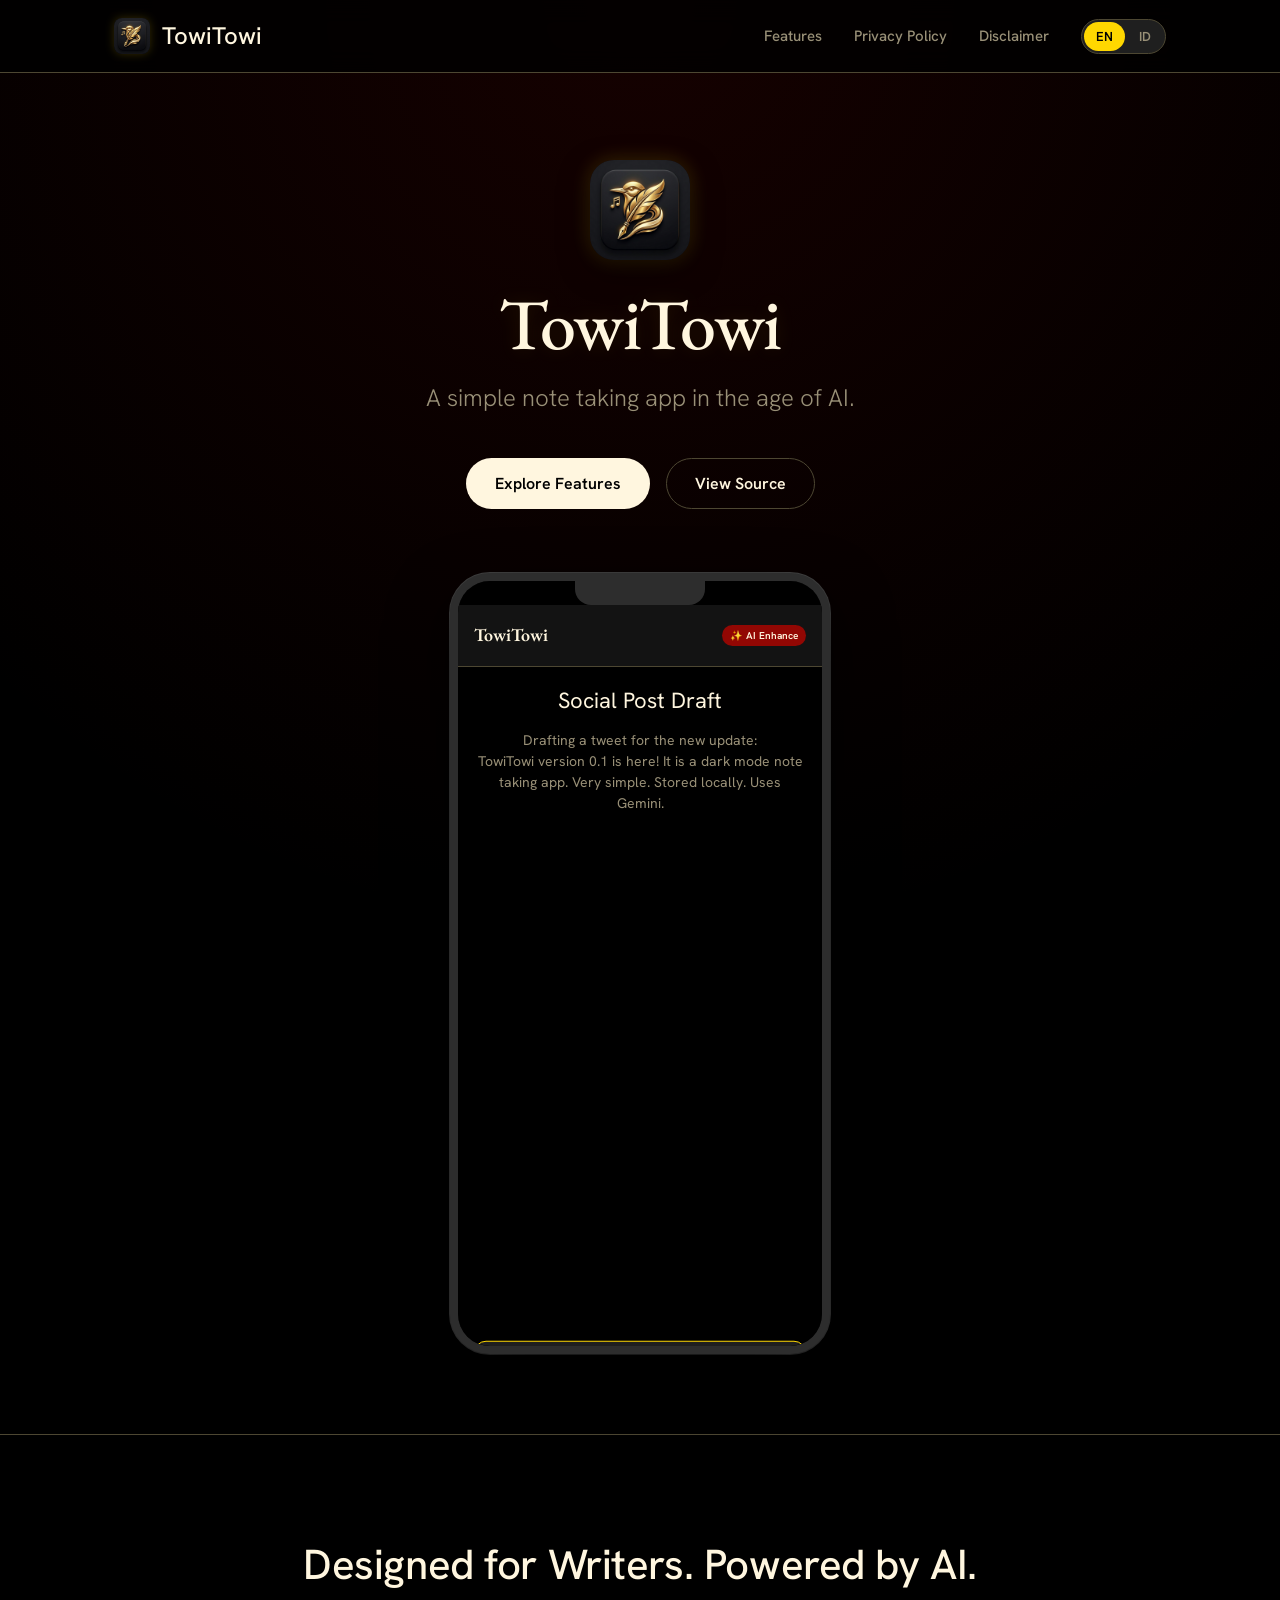
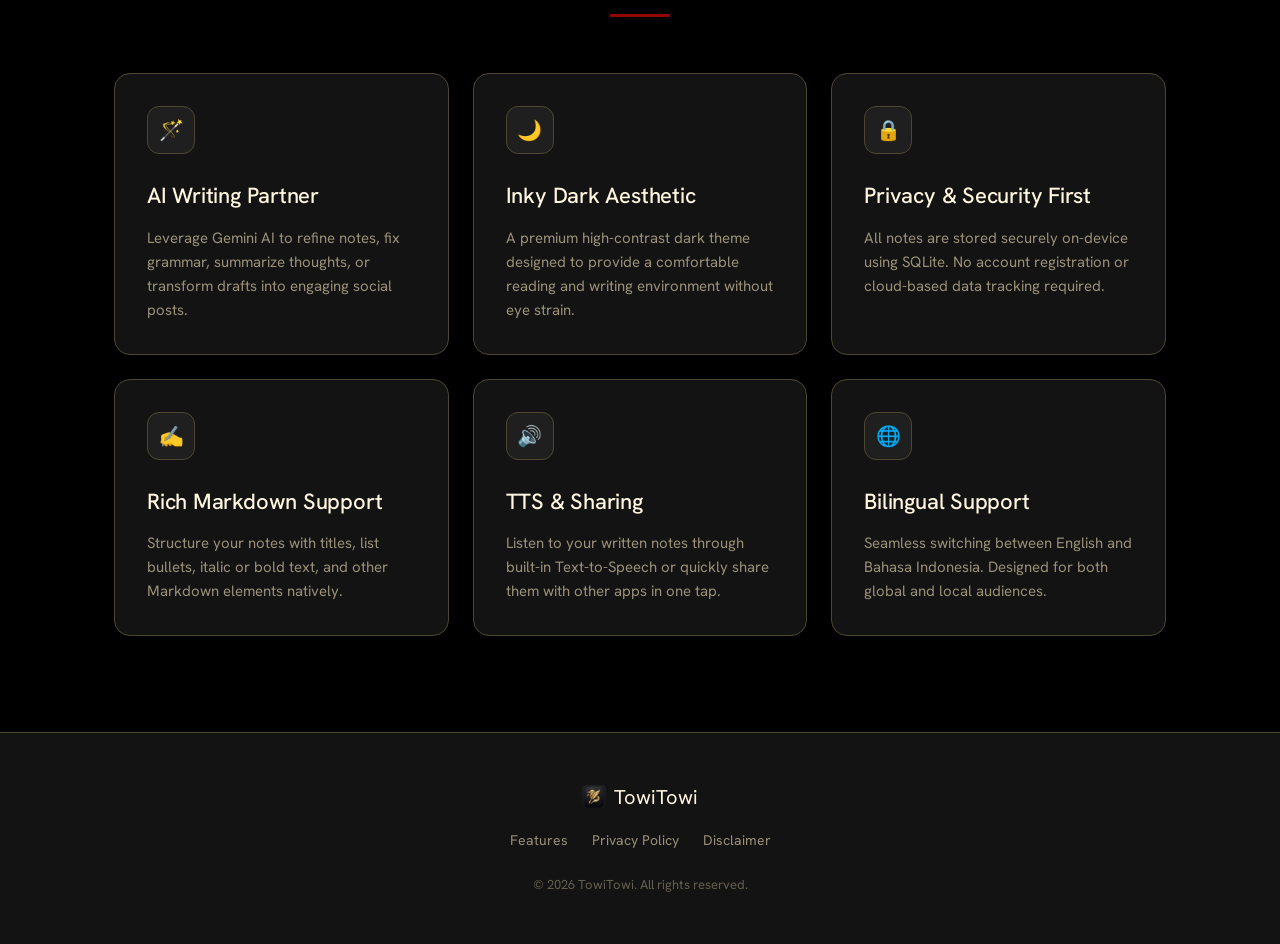
==== docs/index.html @ bed1f47f "Add landing page" ====
<!DOCTYPE html>
<html lang="en">
<head>
  <meta charset="UTF-8">
  <meta name="viewport" content="width=device-width, initial-scale=1.0">
  <title>TowiTowi - AI-Powered Notes</title>
  <link rel="icon" type="image/png" href="towitowi-icon.png">
  <link rel="stylesheet" href="style.css">
</head>
<body>

  <!-- Header -->
  <header>
    <div class="container nav-container">
      <a href="index.html" class="logo-link">
        <img src="towitowi-icon.png" alt="TowiTowi Logo" class="logo-img">
        <span>TowiTowi</span>
      </a>
      <nav class="nav-links">
        <a href="#features" class="nav-item">
          <span class="lang-en">Features</span>
          <span class="lang-id">Fitur</span>
        </a>
        <a href="privacy-policy.html" class="nav-item">
          <span class="lang-en">Privacy Policy</span>
          <span class="lang-id">Kebijakan Privasi</span>
        </a>
        <a href="disclaimer.html" class="nav-item">
          <span class="lang-en">Disclaimer</span>
          <span class="lang-id">Penyangkalan</span>
        </a>
        
        <!-- Language Switcher -->
        <div class="lang-selector-container">
          <button class="lang-btn" data-lang="en">EN</button>
          <button class="lang-btn" data-lang="id">ID</button>
        </div>
      </nav>
    </div>
  </header>

  <!-- Hero Section -->
  <section class="section hero">
    <div class="container" style="display: flex; flex-direction: column; align-items: center; justify-content: center;">
      <img src="towitowi-icon.png" alt="TowiTowi Logo" class="hero-logo">
      <h1 class="font-display">TowiTowi</h1>
      <p class="lang-en">A simple note taking app in the age of AI.</p>
      <p class="lang-id">Aplikasi catatan sederhana di era kecerdasan buatan (AI).</p>
      
      <div class="cta-group">
        <a href="#features" class="btn btn-primary">
          <span class="lang-en">Explore Features</span>
          <span class="lang-id">Telusuri Fitur</span>
        </a>
        <a href="https://github.com" target="_blank" rel="noopener noreferrer" class="btn btn-secondary">
          <span class="lang-en">View Source</span>
          <span class="lang-id">Lihat Kode Sumber</span>
        </a>
      </div>
      
      <!-- Interactive Phone Mockup -->
      <div class="device-container">
        <div class="device">
          <div class="device-screen">
            <!-- Mock Header -->
            <div class="mock-header">
              <span class="mock-title">TowiTowi</span>
              <div class="mock-actions">
                <button class="mock-btn" id="mock-ai-btn">
                  <span>✨</span>
                  <span class="lang-en" id="btn-text-en">AI Enhance</span>
                  <span class="lang-id" id="btn-text-id">Tingkatkan AI</span>
                </button>
              </div>
            </div>
            
            <!-- Mock Editor Content -->
            <div class="mock-editor">
              <div class="mock-note-title">
                <span class="lang-en">Social Post Draft</span>
                <span class="lang-id">Draf Postingan Sosmed</span>
              </div>
              <div class="mock-note-body" id="mock-note-body"></div>
              
              <!-- AI Toast Alert -->
              <div class="mock-ai-toast" id="mock-ai-toast">
                <span class="sparkle-icon">✨</span>
                <span class="toast-text lang-en">Gemini is rewriting your draft...</span>
                <span class="toast-text lang-id">Gemini sedang memformat draf Anda...</span>
              </div>
            </div>
          </div>
        </div>
      </div>
    </div>
  </section>

  <!-- Features Grid -->
  <section id="features" class="section" style="background-color: var(--surface-color-low); border-top: 1px solid var(--outline);">
    <div class="container">
      <div style="text-align: center; margin-bottom: 56px;">
        <h2 style="font-size: clamp(32px, 5vw, 42px); margin-bottom: 16px;">
          <span class="lang-en">Designed for Writers. Powered by AI.</span>
          <span class="lang-id">Dirancang untuk Penulis. Ditenagai oleh AI.</span>
        </h2>
        <div style="width: 60px; height: 3px; background-color: var(--accent-red); margin: 0 auto;"></div>
      </div>
      
      <div class="features-grid">
        <!-- Feature 1 -->
        <div class="feature-card">
          <div class="feature-icon-wrapper">🪄</div>
          <h3>
            <span class="lang-en">AI Writing Partner</span>
            <span class="lang-id">Asisten Menulis AI</span>
          </h3>
          <p class="lang-en">Leverage Gemini AI to refine notes, fix grammar, summarize thoughts, or transform drafts into engaging social posts.</p>
          <p class="lang-id">Gunakan Gemini AI untuk menyempurnakan catatan, memperbaiki tata bahasa, merangkum pikiran, atau mengubah draf menjadi postingan menarik.</p>
        </div>

        <!-- Feature 2 -->
        <div class="feature-card">
          <div class="feature-icon-wrapper">🌙</div>
          <h3>
            <span class="lang-en">Inky Dark Aesthetic</span>
            <span class="lang-id">Estetika Gelap Inky</span>
          </h3>
          <p class="lang-en">A premium high-contrast dark theme designed to provide a comfortable reading and writing environment without eye strain.</p>
          <p class="lang-id">Tema gelap premium dengan kontras tinggi yang dirancang untuk kenyamanan membaca dan menulis tanpa membuat mata lelah.</p>
        </div>

        <!-- Feature 3 -->
        <div class="feature-card">
          <div class="feature-icon-wrapper">🔒</div>
          <h3>
            <span class="lang-en">Privacy & Security First</span>
            <span class="lang-id">Privasi & Keamanan Utama</span>
          </h3>
          <p class="lang-en">All notes are stored securely on-device using SQLite. No account registration or cloud-based data tracking required.</p>
          <p class="lang-id">Semua catatan disimpan dengan aman di perangkat menggunakan SQLite. Tidak memerlukan pendaftaran akun atau pelacakan data cloud.</p>
        </div>

        <!-- Feature 4 -->
        <div class="feature-card">
          <div class="feature-icon-wrapper">✍️</div>
          <h3>
            <span class="lang-en">Rich Markdown Support</span>
            <span class="lang-id">Dukungan Rich Markdown</span>
          </h3>
          <p class="lang-en">Structure your notes with titles, list bullets, italic or bold text, and other Markdown elements natively.</p>
          <p class="lang-id">Susun catatan Anda dengan judul, poin daftar, teks miring atau tebal, dan elemen Markdown lainnya secara alami.</p>
        </div>

        <!-- Feature 5 -->
        <div class="feature-card">
          <div class="feature-icon-wrapper">🔊</div>
          <h3>
            <span class="lang-en">TTS & Sharing</span>
            <span class="lang-id">TTS & Berbagi</span>
          </h3>
          <p class="lang-en">Listen to your written notes through built-in Text-to-Speech or quickly share them with other apps in one tap.</p>
          <p class="lang-id">Dengarkan catatan tertulis Anda melalui Text-to-Speech bawaan atau bagikan dengan mudah ke aplikasi lain dalam satu ketukan.</p>
        </div>

        <!-- Feature 6 -->
        <div class="feature-card">
          <div class="feature-icon-wrapper">🌐</div>
          <h3>
            <span class="lang-en">Bilingual Support</span>
            <span class="lang-id">Dukungan Dua Bahasa</span>
          </h3>
          <p class="lang-en">Seamless switching between English and Bahasa Indonesia. Designed for both global and local audiences.</p>
          <p class="lang-id">Peralihan mulus antara Bahasa Inggris dan Bahasa Indonesia. Dirancang untuk pengguna lokal maupun global.</p>
        </div>
      </div>
    </div>
  </section>

  <!-- Footer -->
  <footer>
    <div class="container">
      <div class="footer-logo">
        <img src="towitowi-icon.png" alt="TowiTowi Logo">
        <span>TowiTowi</span>
      </div>
      <div class="footer-links">
        <a href="#features">
          <span class="lang-en">Features</span>
          <span class="lang-id">Fitur</span>
        </a>
        <a href="privacy-policy.html">
          <span class="lang-en">Privacy Policy</span>
          <span class="lang-id">Kebijakan Privasi</span>
        </a>
        <a href="disclaimer.html">
          <span class="lang-en">Disclaimer</span>
          <span class="lang-id">Penyangkalan</span>
        </a>
      </div>
      <p style="font-size: 13px; opacity: 0.6;">
        &copy; 2026 TowiTowi.
        <span class="lang-en">All rights reserved.</span>
        <span class="lang-id">Hak cipta dilindungi undang-undang.</span>
      </p>
    </div>
  </footer>

  <script>
    // ----------------------------------------------------
    // Interactive Phone Mockup Simulator
    // ----------------------------------------------------
    const notesData = {
      en: {
        initial: "Drafting a tweet for the new update:\nTowiTowi version 0.1 is here! It is a dark mode note taking app. Very simple. Stored locally. Uses Gemini.",
        enhanced: "🚀 Introducing TowiTowi 0.1!\n\nA minimalist note-taking app designed for the AI era.\n\n✨ Features:\n• Inky dark aesthetic\n• AI assistance via Gemini\n• Secure local SQLite storage\n\nTry it now! #AI #Productivity #Flutter",
        btnEnhance: "AI Enhance",
        btnReset: "Reset Note"
      },
      id: {
        initial: "Draf tweet untuk pembaruan baru:\nTowiTowi versi 0.1 sudah rilis! Ini aplikasi catatan mode gelap. Sangat sederhana. Disimpan lokal. Pake Gemini.",
        enhanced: "🚀 Memperkenalkan TowiTowi 0.1!\n\nAplikasi catatan minimalis yang dirancang khusus untuk era AI.\n\n✨ Fitur:\n• Estetika mode gelap inky\n• Asisten AI lewat Gemini\n• Penyimpanan SQLite lokal yang aman\n\nCoba sekarang! #AI #Produktivitas #Flutter",
        btnEnhance: "Tingkatkan AI",
        btnReset: "Atur Ulang"
      }
    };

    let isEnhanced = false;
    let isTransitioning = false;
    const mockNoteBody = document.getElementById('mock-note-body');
    const mockAiBtn = document.getElementById('mock-ai-btn');
    const mockAiToast = document.getElementById('mock-ai-toast');
    const btnTextEn = document.getElementById('btn-text-en');
    const btnTextId = document.getElementById('btn-text-id');

    function updateSimulatorLang(lang) {
      if (isTransitioning) return;
      
      const data = notesData[lang];
      mockNoteBody.textContent = isEnhanced ? data.enhanced : data.initial;
      
      if (isEnhanced) {
        btnTextEn.textContent = notesData.en.btnReset;
        btnTextId.textContent = notesData.id.btnReset;
      } else {
        btnTextEn.textContent = notesData.en.btnEnhance;
        btnTextId.textContent = notesData.id.btnEnhance;
      }
    }

    // ----------------------------------------------------
    // Language Toggle Handler
    // ----------------------------------------------------
    const langButtons = document.querySelectorAll('.lang-btn');
    const htmlEl = document.documentElement;

    function setLanguage(lang) {
      htmlEl.setAttribute('lang', lang);
      localStorage.setItem('towitowi-lang', lang);
      
      // Update interactive simulator content based on language
      updateSimulatorLang(lang);
    }

    // Initial Load
    const savedLang = localStorage.getItem('towitowi-lang') || 'en';
    setLanguage(savedLang);

    langButtons.forEach(btn => {
      btn.addEventListener('click', () => {
        const lang = btn.getAttribute('data-lang');
        setLanguage(lang);
      });
    });

    mockAiBtn.addEventListener('click', () => {
      if (isTransitioning) return;

      const currentLang = htmlEl.getAttribute('lang') || 'en';

      if (!isEnhanced) {
        // Run AI Enhance simulation
        isTransitioning = true;
        mockAiBtn.style.opacity = '0.5';
        mockAiToast.classList.add('active');

        setTimeout(() => {
          isEnhanced = true;
          mockNoteBody.style.opacity = '0';
          
          setTimeout(() => {
            mockNoteBody.textContent = notesData[currentLang].enhanced;
            mockNoteBody.style.opacity = '1';
            mockNoteBody.style.transition = 'opacity 0.5s ease';
            
            btnTextEn.textContent = notesData.en.btnReset;
            btnTextId.textContent = notesData.id.btnReset;
            
            mockAiToast.classList.remove('active');
            mockAiBtn.style.opacity = '1';
            isTransitioning = false;
          }, 300);
        }, 1500);

      } else {
        // Reset to initial
        isEnhanced = false;
        mockNoteBody.textContent = notesData[currentLang].initial;
        
        btnTextEn.textContent = notesData.en.btnEnhance;
        btnTextId.textContent = notesData.id.btnEnhance;
      }
    });

    // Set initial text inside phone screen body
    mockNoteBody.textContent = notesData[savedLang].initial;
  </script>
</body>
</html>
---- docs/style.css ----
@import url('https://fonts.googleapis.com/css2?family=EB+Garamond:ital,wght@0,400..800;1,400..800&family=Hanken+Grotesk:ital,wght@0,100..900;1,100..900&display=swap');

:root {
  --bg-color: #000000;
  --surface-color: #131313;
  --surface-container: #1F1F1F;
  --surface-container-low: #151515;
  --surface-container-high: #2A2A2A;
  --text-primary: #FFF6DF;
  --text-secondary: #999077;
  --accent-gold: #FFD700;
  --accent-gold-rgb: 255, 215, 0;
  --accent-red: #920703;
  --accent-red-hover: #b50b07;
  --accent-red-light: #FFB4A8;
  --outline: #4D4732;
  --transition: all 0.3s cubic-bezier(0.16, 1, 0.3, 1);
  --border-radius: 16px;
  --font-display: 'EB Garamond', serif;
  --font-body: 'Hanken Grotesk', sans-serif;
}

/* Language Selection Styling */
[lang="en"] .lang-id {
  display: none !important;
}
[lang="id"] .lang-en {
  display: none !important;
}

/* Global Resets & Basics */
* {
  box-sizing: border-box;
  margin: 0;
  padding: 0;
}

html {
  scroll-behavior: smooth;
}

body {
  background-color: var(--bg-color);
  color: var(--text-primary);
  font-family: var(--font-body);
  line-height: 1.6;
  font-size: 16px;
  overflow-x: hidden;
  -webkit-font-smoothing: antialiased;
}

/* Typography */
h1, h2, h3, h4, .font-display {
  font-family: var(--font-display);
  font-weight: 500;
  letter-spacing: -0.01em;
}

p, span, li, button, select, input, .font-body {
  font-family: var(--font-body);
}

a {
  color: var(--text-primary);
  text-decoration: none;
  transition: var(--transition);
}

a:hover {
  color: var(--accent-gold);
}

/* Utility Layouts */
.container {
  max-width: 1100px;
  margin: 0 auto;
  padding: 0 24px;
}

.section {
  padding: 96px 0;
}

/* Navigation Bar */
header {
  position: fixed;
  top: 0;
  left: 0;
  right: 0;
  z-index: 1000;
  background-color: rgba(0, 0, 0, 0.8);
  backdrop-filter: blur(12px);
  -webkit-backdrop-filter: blur(12px);
  border-bottom: 1px solid var(--outline);
  transition: var(--transition);
}

.nav-container {
  display: flex;
  justify-content: space-between;
  align-items: center;
  height: 72px;
}

.logo-link {
  display: flex;
  align-items: center;
  gap: 12px;
  font-size: 24px;
  font-weight: 500;
  font-family: var(--font-display);
  color: var(--text-primary);
}

.logo-img {
  width: 36px;
  height: 36px;
  border-radius: 8px;
  box-shadow: 0 0 10px rgba(var(--accent-gold-rgb), 0.2);
  transition: var(--transition);
}

.logo-link:hover .logo-img {
  transform: scale(1.05);
  box-shadow: 0 0 15px rgba(var(--accent-gold-rgb), 0.5);
}

.nav-links {
  display: flex;
  align-items: center;
  gap: 32px;
}

.nav-item {
  font-size: 15px;
  font-weight: 500;
  color: var(--text-secondary);
  position: relative;
  padding: 4px 0;
}

.nav-item::after {
  content: '';
  position: absolute;
  bottom: 0;
  left: 0;
  width: 0;
  height: 2px;
  background-color: var(--accent-gold);
  transition: var(--transition);
}

.nav-item:hover {
  color: var(--text-primary);
}

.nav-item:hover::after {
  width: 100%;
}

/* Language Selector */
.lang-selector-container {
  display: flex;
  align-items: center;
  background: var(--surface-container);
  border: 1px solid var(--outline);
  border-radius: 20px;
  padding: 2px;
  gap: 2px;
}

.lang-btn {
  background: transparent;
  border: none;
  color: var(--text-secondary);
  padding: 6px 12px;
  border-radius: 18px;
  font-size: 13px;
  font-weight: 600;
  cursor: pointer;
  transition: var(--transition);
}

.lang-btn:hover {
  color: var(--text-primary);
}

[lang="en"] .lang-btn[data-lang="en"],
[lang="id"] .lang-btn[data-lang="id"] {
  background-color: var(--accent-gold);
  color: var(--bg-color);
}

/* Hero Section */
.hero {
  position: relative;
  text-align: center;
  padding-top: 160px;
  padding-bottom: 80px;
  background: radial-gradient(circle at top center, rgba(146, 7, 3, 0.15) 0%, rgba(0, 0, 0, 0) 60%);
  display: flex;
  flex-direction: column;
  align-items: center;
}

.hero-logo {
  width: 100px;
  height: 100px;
  border-radius: 24px;
  box-shadow: 0 10px 30px rgba(0,0,0,0.5), 0 0 20px rgba(var(--accent-gold-rgb), 0.2);
  margin-bottom: 24px;
  transition: var(--transition);
}

.hero-logo:hover {
  transform: translateY(-5px);
  box-shadow: 0 15px 40px rgba(0,0,0,0.6), 0 0 30px rgba(var(--accent-gold-rgb), 0.4);
}

.hero h1 {
  font-size: clamp(48px, 8vw, 72px);
  line-height: 1.1;
  color: var(--text-primary);
  margin-bottom: 16px;
  letter-spacing: -0.02em;
  text-shadow: 0 0 20px rgba(var(--accent-gold-rgb), 0.1);
}

.hero p {
  font-size: clamp(18px, 3vw, 24px);
  color: var(--text-secondary);
  max-width: 600px;
  margin: 0 auto 40px auto;
  font-weight: 300;
}

.cta-group {
  display: flex;
  justify-content: center;
  gap: 16px;
  flex-wrap: wrap;
  margin-bottom: 64px;
}

.btn {
  display: inline-flex;
  align-items: center;
  justify-content: center;
  padding: 12px 28px;
  border-radius: 30px;
  font-size: 16px;
  font-weight: 600;
  cursor: pointer;
  transition: var(--transition);
  border: 1px solid transparent;
}

.btn-primary {
  background-color: var(--text-primary);
  color: var(--bg-color);
}

.btn-primary:hover {
  background-color: var(--accent-gold);
  transform: translateY(-2px);
  box-shadow: 0 8px 24px rgba(var(--accent-gold-rgb), 0.3);
  color: var(--bg-color);
}

.btn-secondary {
  background-color: transparent;
  border-color: var(--outline);
  color: var(--text-primary);
}

.btn-secondary:hover {
  border-color: var(--text-primary);
  background-color: rgba(255, 255, 255, 0.05);
  transform: translateY(-2px);
}

/* Interactive Device Mockup */
.device-container {
  width: 100%;
  max-width: 380px;
  margin: 0 auto;
  perspective: 1000px;
}

.device {
  background: #1e1e1e;
  border: 8px solid #2d2d2d;
  border-radius: 40px;
  box-shadow: 0 25px 60px rgba(0,0,0,0.8), 0 0 0 1px #444, inset 0 0 10px rgba(0,0,0,0.5);
  aspect-ratio: 9 / 18.5;
  width: 100%;
  overflow: hidden;
  position: relative;
  display: flex;
  flex-direction: column;
}

/* Device screen notch and speaker */
.device::before {
  content: '';
  position: absolute;
  top: 0;
  left: 50%;
  transform: translateX(-50%);
  width: 130px;
  height: 24px;
  background-color: #2d2d2d;
  border-bottom-left-radius: 16px;
  border-bottom-right-radius: 16px;
  z-index: 100;
}

.device-screen {
  flex: 1;
  background-color: #000000;
  display: flex;
  flex-direction: column;
  position: relative;
  padding-top: 24px; /* offset for notch */
}

/* Mockup Header */
.mock-header {
  padding: 16px;
  display: flex;
  justify-content: space-between;
  align-items: center;
  border-bottom: 1px solid var(--outline);
  background: var(--surface-color);
}

.mock-title {
  font-family: var(--font-display);
  font-size: 18px;
  color: var(--text-primary);
  font-weight: 600;
}

.mock-actions {
  display: flex;
  gap: 8px;
}

.mock-btn {
  background: var(--accent-red);
  color: var(--text-primary);
  border: none;
  font-size: 10px;
  padding: 4px 8px;
  border-radius: 12px;
  cursor: pointer;
  display: flex;
  align-items: center;
  gap: 4px;
  font-weight: 600;
  transition: var(--transition);
}

.mock-btn:hover {
  background: var(--accent-red-hover);
  box-shadow: 0 0 10px rgba(146, 7, 3, 0.4);
}

/* Mock Editor Content */
.mock-editor {
  flex: 1;
  padding: 16px;
  display: flex;
  flex-direction: column;
  gap: 12px;
  overflow: hidden;
  position: relative;
}

.mock-note-title {
  font-family: var(--font-display);
  font-size: 22px;
  color: var(--text-primary);
  border: none;
  background: transparent;
  outline: none;
  width: 100%;
}

.mock-note-body {
  font-size: 14px;
  color: var(--text-secondary);
  line-height: 1.5;
  white-space: pre-wrap;
  height: 100%;
  overflow-y: auto;
}

/* Animation overlay for AI processing */
.mock-ai-toast {
  position: absolute;
  bottom: 16px;
  left: 16px;
  right: 16px;
  background: var(--surface-container);
  border: 1px solid var(--accent-gold);
  border-radius: 12px;
  padding: 12px;
  display: flex;
  align-items: center;
  gap: 12px;
  transform: translateY(120%);
  transition: transform 0.5s cubic-bezier(0.175, 0.885, 0.32, 1.275);
  box-shadow: 0 10px 25px rgba(0,0,0,0.5);
  z-index: 10;
}

.mock-ai-toast.active {
  transform: translateY(0);
}

.sparkle-icon {
  color: var(--accent-gold);
  animation: spin 3s linear infinite;
  font-size: 18px;
}

@keyframes spin {
  100% { transform: rotate(360deg); }
}

.toast-text {
  font-size: 11px;
  font-weight: 500;
}

/* Features Section */
.features-grid {
  display: grid;
  grid-template-columns: repeat(auto-fit, minmax(300px, 1fr));
  gap: 24px;
  margin-top: 48px;
}

.feature-card {
  background-color: var(--surface-color);
  border: 1px solid var(--outline);
  border-radius: var(--border-radius);
  padding: 32px;
  transition: var(--transition);
  position: relative;
  overflow: hidden;
}

.feature-card::before {
  content: '';
  position: absolute;
  top: 0;
  left: 0;
  width: 100%;
  height: 100%;
  background: linear-gradient(135deg, rgba(var(--accent-gold-rgb), 0.05) 0%, rgba(0, 0, 0, 0) 100%);
  opacity: 0;
  transition: var(--transition);
}

.feature-card:hover {
  transform: translateY(-5px);
  border-color: var(--accent-gold);
  box-shadow: 0 10px 30px rgba(0,0,0,0.5), 0 0 15px rgba(var(--accent-gold-rgb), 0.05);
}

.feature-card:hover::before {
  opacity: 1;
}

.feature-icon-wrapper {
  width: 48px;
  height: 48px;
  border-radius: 12px;
  background-color: var(--surface-container);
  display: flex;
  align-items: center;
  justify-content: center;
  margin-bottom: 24px;
  border: 1px solid var(--outline);
  color: var(--accent-gold);
  font-size: 20px;
  transition: var(--transition);
}

.feature-card:hover .feature-icon-wrapper {
  background-color: var(--accent-gold);
  color: var(--bg-color);
  border-color: var(--accent-gold);
}

.feature-card h3 {
  font-size: 22px;
  margin-bottom: 12px;
  color: var(--text-primary);
}

.feature-card p {
  color: var(--text-secondary);
  font-size: 15px;
  line-height: 1.6;
}

/* Legal Pages & Docs Structure */
.legal-page {
  padding-top: 140px;
  padding-bottom: 96px;
  max-width: 800px;
  margin: 0 auto;
}

.legal-header {
  border-bottom: 1px solid var(--outline);
  padding-bottom: 24px;
  margin-bottom: 40px;
}

.legal-header h1 {
  font-size: 48px;
  color: var(--text-primary);
  margin-bottom: 8px;
}

.legal-header p {
  color: var(--text-secondary);
  font-size: 15px;
  font-style: italic;
}

.legal-content h2, .legal-content h3 {
  color: var(--text-primary);
  margin-top: 36px;
  margin-bottom: 16px;
}

.legal-content h2 {
  font-size: 28px;
  border-bottom: 1px solid rgba(77, 71, 50, 0.3);
  padding-bottom: 8px;
}

.legal-content h3 {
  font-size: 22px;
}

.legal-content p {
  color: var(--text-secondary);
  margin-bottom: 20px;
  line-height: 1.7;
}

.legal-content strong {
  color: var(--text-primary);
}

.legal-content ul {
  margin-bottom: 24px;
  padding-left: 20px;
}

.legal-content li {
  color: var(--text-secondary);
  margin-bottom: 8px;
  line-height: 1.6;
}

/* Footer styles */
footer {
  border-top: 1px solid var(--outline);
  background-color: var(--surface-color);
  padding: 48px 0;
  text-align: center;
  font-size: 14px;
  color: var(--text-secondary);
}

.footer-logo {
  display: inline-flex;
  align-items: center;
  gap: 8px;
  margin-bottom: 16px;
  font-family: var(--font-display);
  font-size: 20px;
  color: var(--text-primary);
}

.footer-logo img {
  width: 24px;
  height: 24px;
  border-radius: 4px;
}

.footer-links {
  display: flex;
  justify-content: center;
  gap: 24px;
  margin-bottom: 24px;
  flex-wrap: wrap;
}

.footer-links a {
  color: var(--text-secondary);
}

.footer-links a:hover {
  color: var(--accent-gold);
}

/* Responsive Adjustments */
@media (max-width: 768px) {
  .nav-links {
    gap: 16px;
  }
  .section {
    padding: 64px 0;
  }
  .hero {
    padding-top: 120px;
    padding-bottom: 60px;
  }
  .legal-header h1 {
    font-size: 36px;
  }
}
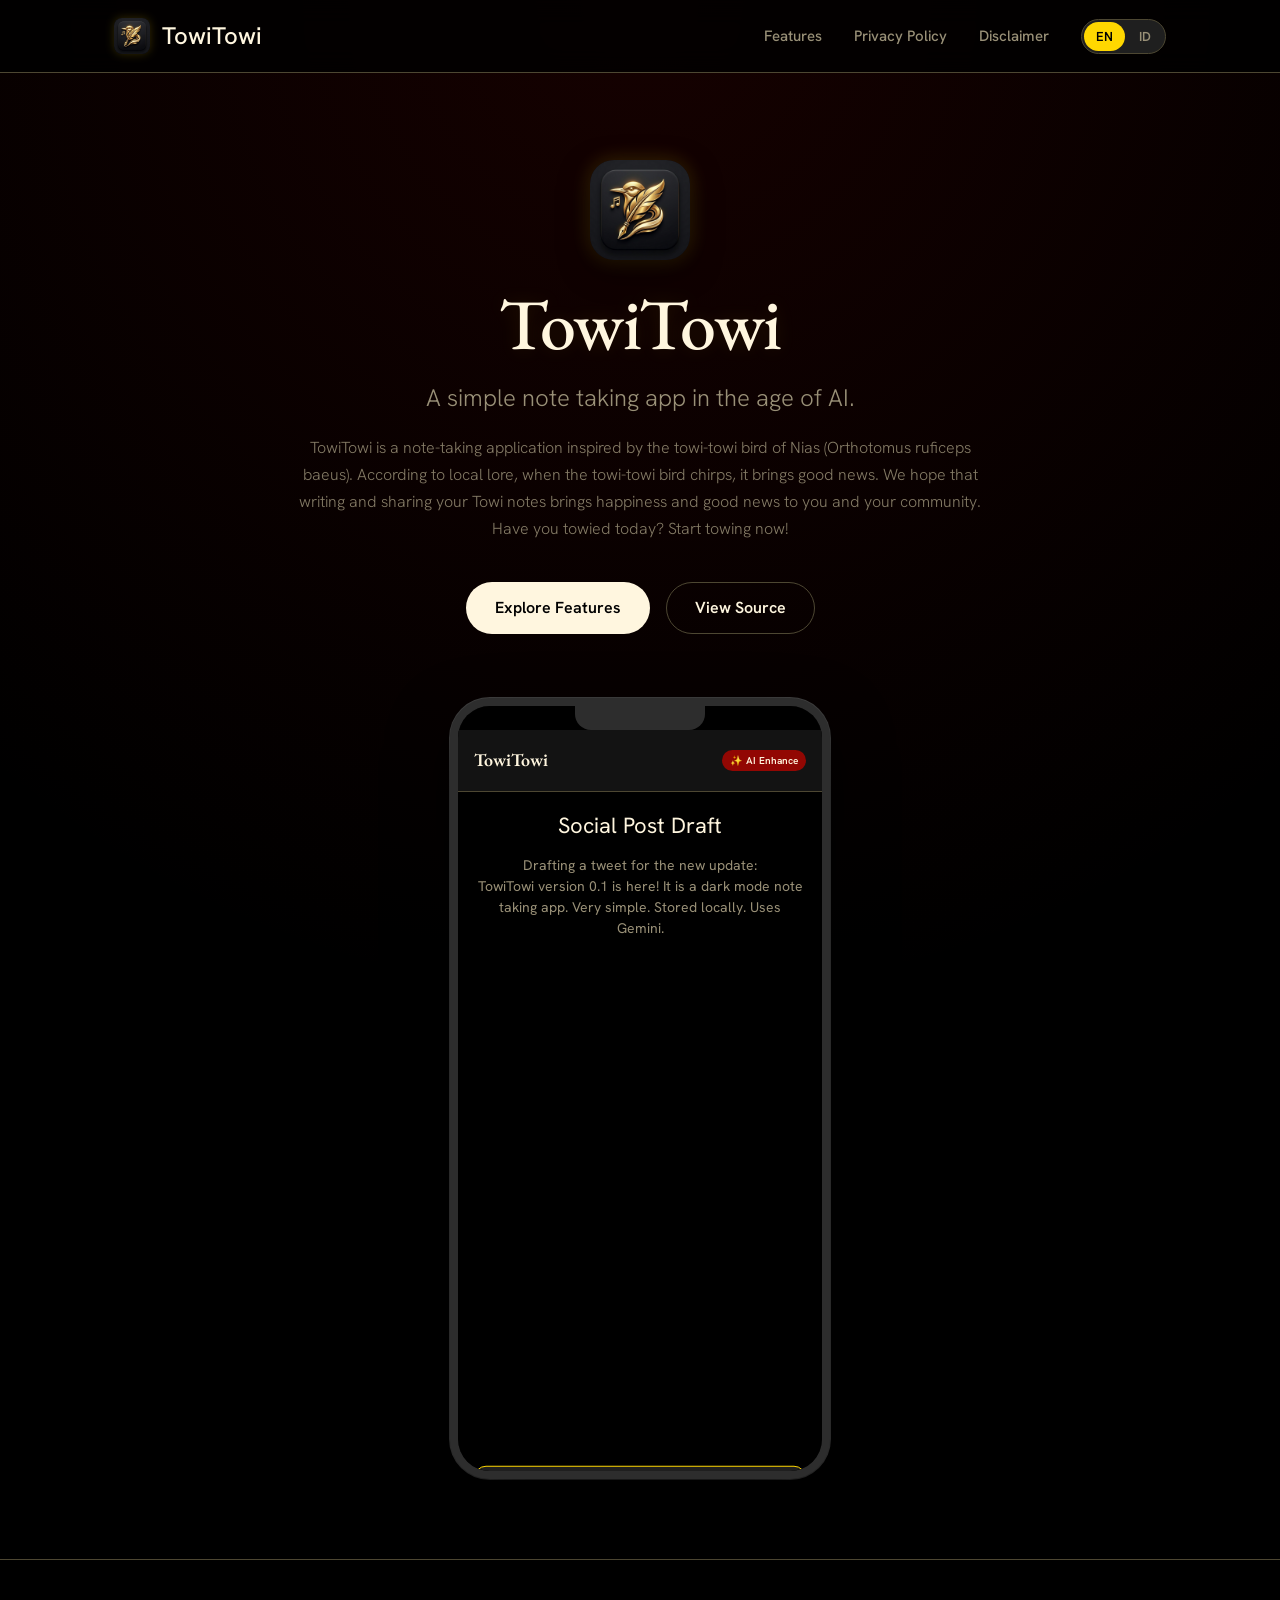
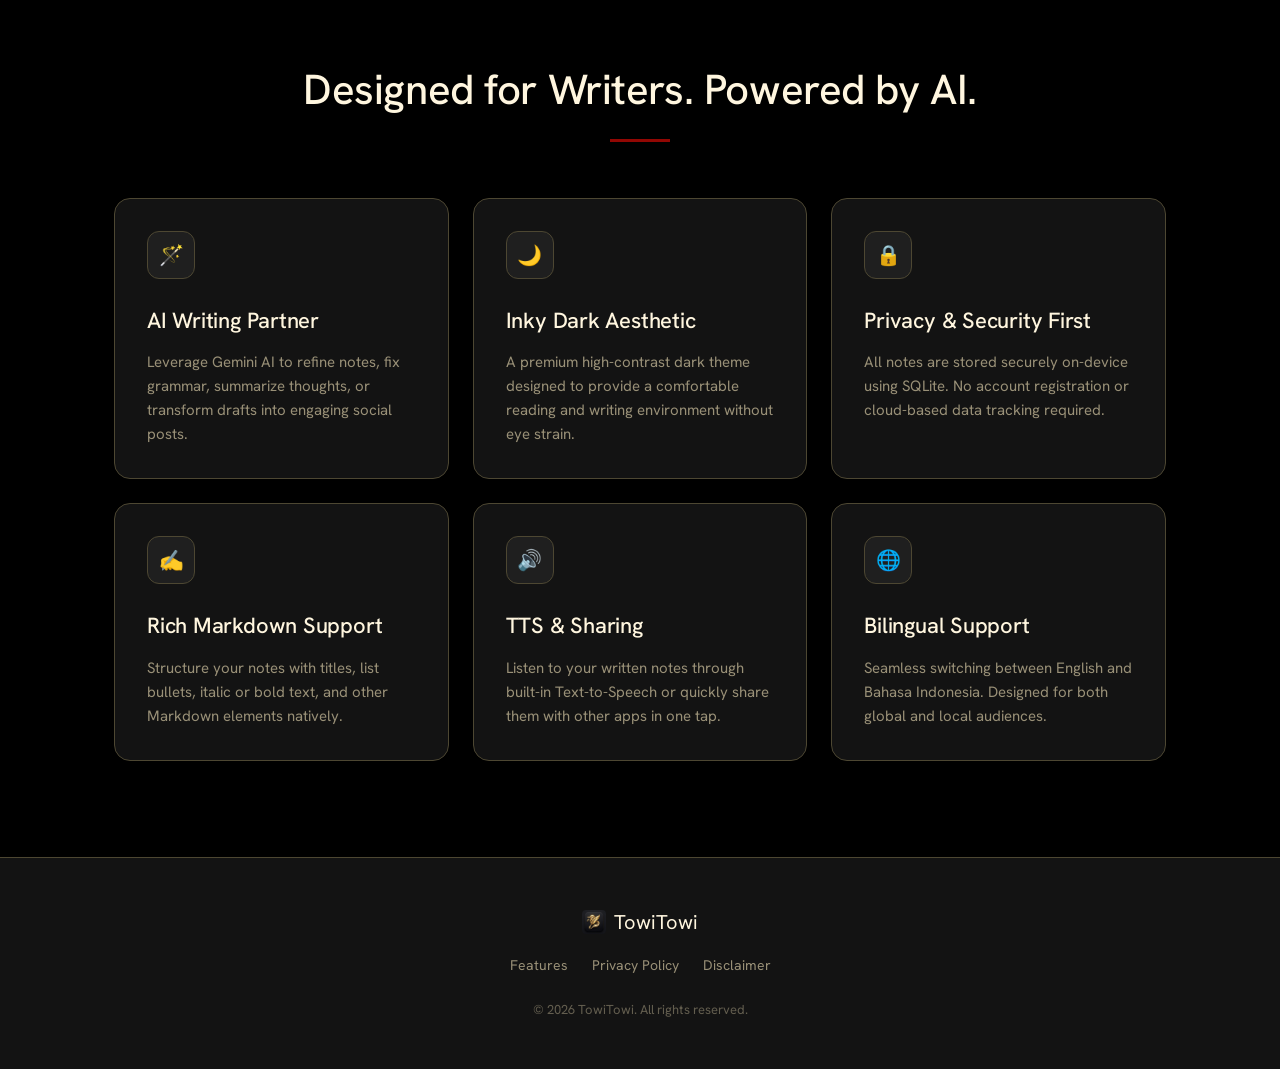
==== commit 9060abf1: "Minor fixes" ====
--- a/docs/index.html
+++ b/docs/index.html
@@ -1,5 +1,6 @@
 <!DOCTYPE html>
 <html lang="en">
+
 <head>
   <meta charset="UTF-8">
   <meta name="viewport" content="width=device-width, initial-scale=1.0">
@@ -7,6 +8,7 @@
   <link rel="icon" type="image/png" href="towitowi-icon.png">
   <link rel="stylesheet" href="style.css">
 </head>
+
 <body>
 
   <!-- Header -->
@@ -29,7 +31,7 @@
           <span class="lang-en">Disclaimer</span>
           <span class="lang-id">Penyangkalan</span>
         </a>
-        
+
         <!-- Language Switcher -->
         <div class="lang-selector-container">
           <button class="lang-btn" data-lang="en">EN</button>
@@ -44,20 +46,34 @@
     <div class="container" style="display: flex; flex-direction: column; align-items: center; justify-content: center;">
       <img src="towitowi-icon.png" alt="TowiTowi Logo" class="hero-logo">
       <h1 class="font-display">TowiTowi</h1>
-      <p class="lang-en">A simple note taking app in the age of AI.</p>
-      <p class="lang-id">Aplikasi catatan sederhana di era kecerdasan buatan (AI).</p>
-      
+      <p class="lang-en" style="margin-bottom: 16px;">A simple note taking app in the age of AI.</p>
+      <p class="lang-id" style="margin-bottom: 16px;">Aplikasi catatan sederhana di era kecerdasan buatan (AI).</p>
+      <p class="lang-en"
+        style="font-size: 16px; max-width: 700px; margin: 0 auto 40px auto; opacity: 0.85; line-height: 1.7; font-weight: 300;">
+        TowiTowi is a note-taking application inspired by the towi-towi bird of Nias (Orthotomus ruficeps baeus).
+        According to local lore, when the towi-towi bird chirps, it brings good news. We hope that writing and sharing
+        your Towi notes brings happiness and good news to you and your community. Have you towied today? Start towing
+        now!
+      </p>
+      <p class="lang-id"
+        style="font-size: 16px; max-width: 700px; margin: 0 auto 40px auto; opacity: 0.85; line-height: 1.7; font-weight: 300;">
+        TowiTowi adalah aplikasi pencatat yang terinspirasi oleh burung towi-towi dari Nias (Orthotomus ruficeps baeus).
+        Menurut kepercayaan setempat, kicauan burung towi-towi membawa kabar baik. Kami berharap bahwa menulis dan
+        membagikan catatan Towi Anda membagikan kabar baik bagi Anda dan komunitas Anda. Silakan ber-towi hari ini juga!
+      </p>
+
       <div class="cta-group">
         <a href="#features" class="btn btn-primary">
           <span class="lang-en">Explore Features</span>
           <span class="lang-id">Telusuri Fitur</span>
         </a>
-        <a href="https://github.com" target="_blank" rel="noopener noreferrer" class="btn btn-secondary">
+        <a href="https://github.com/sslaia/towitowi" target="_blank" rel="noopener noreferrer"
+          class="btn btn-secondary">
           <span class="lang-en">View Source</span>
           <span class="lang-id">Lihat Kode Sumber</span>
         </a>
       </div>
-      
+
       <!-- Interactive Phone Mockup -->
       <div class="device-container">
         <div class="device">
@@ -73,7 +89,7 @@
                 </button>
               </div>
             </div>
-            
+
             <!-- Mock Editor Content -->
             <div class="mock-editor">
               <div class="mock-note-title">
@@ -81,7 +97,7 @@
                 <span class="lang-id">Draf Postingan Sosmed</span>
               </div>
               <div class="mock-note-body" id="mock-note-body"></div>
-              
+
               <!-- AI Toast Alert -->
               <div class="mock-ai-toast" id="mock-ai-toast">
                 <span class="sparkle-icon">✨</span>
@@ -96,7 +112,8 @@
   </section>
 
   <!-- Features Grid -->
-  <section id="features" class="section" style="background-color: var(--surface-color-low); border-top: 1px solid var(--outline);">
+  <section id="features" class="section"
+    style="background-color: var(--surface-color-low); border-top: 1px solid var(--outline);">
     <div class="container">
       <div style="text-align: center; margin-bottom: 56px;">
         <h2 style="font-size: clamp(32px, 5vw, 42px); margin-bottom: 16px;">
@@ -105,7 +122,7 @@
         </h2>
         <div style="width: 60px; height: 3px; background-color: var(--accent-red); margin: 0 auto;"></div>
       </div>
-      
+
       <div class="features-grid">
         <!-- Feature 1 -->
         <div class="feature-card">
@@ -114,8 +131,10 @@
             <span class="lang-en">AI Writing Partner</span>
             <span class="lang-id">Asisten Menulis AI</span>
           </h3>
-          <p class="lang-en">Leverage Gemini AI to refine notes, fix grammar, summarize thoughts, or transform drafts into engaging social posts.</p>
-          <p class="lang-id">Gunakan Gemini AI untuk menyempurnakan catatan, memperbaiki tata bahasa, merangkum pikiran, atau mengubah draf menjadi postingan menarik.</p>
+          <p class="lang-en">Leverage Gemini AI to refine notes, fix grammar, summarize thoughts, or transform drafts
+            into engaging social posts.</p>
+          <p class="lang-id">Gunakan Gemini AI untuk menyempurnakan catatan, memperbaiki tata bahasa, merangkum pikiran,
+            atau mengubah draf menjadi postingan menarik.</p>
         </div>
 
         <!-- Feature 2 -->
@@ -125,8 +144,10 @@
             <span class="lang-en">Inky Dark Aesthetic</span>
             <span class="lang-id">Estetika Gelap Inky</span>
           </h3>
-          <p class="lang-en">A premium high-contrast dark theme designed to provide a comfortable reading and writing environment without eye strain.</p>
-          <p class="lang-id">Tema gelap premium dengan kontras tinggi yang dirancang untuk kenyamanan membaca dan menulis tanpa membuat mata lelah.</p>
+          <p class="lang-en">A premium high-contrast dark theme designed to provide a comfortable reading and writing
+            environment without eye strain.</p>
+          <p class="lang-id">Tema gelap premium dengan kontras tinggi yang dirancang untuk kenyamanan membaca dan
+            menulis tanpa membuat mata lelah.</p>
         </div>
 
         <!-- Feature 3 -->
@@ -136,8 +157,10 @@
             <span class="lang-en">Privacy & Security First</span>
             <span class="lang-id">Privasi & Keamanan Utama</span>
           </h3>
-          <p class="lang-en">All notes are stored securely on-device using SQLite. No account registration or cloud-based data tracking required.</p>
-          <p class="lang-id">Semua catatan disimpan dengan aman di perangkat menggunakan SQLite. Tidak memerlukan pendaftaran akun atau pelacakan data cloud.</p>
+          <p class="lang-en">All notes are stored securely on-device using SQLite. No account registration or
+            cloud-based data tracking required.</p>
+          <p class="lang-id">Semua catatan disimpan dengan aman di perangkat menggunakan SQLite. Tidak memerlukan
+            pendaftaran akun atau pelacakan data cloud.</p>
         </div>
 
         <!-- Feature 4 -->
@@ -147,8 +170,10 @@
             <span class="lang-en">Rich Markdown Support</span>
             <span class="lang-id">Dukungan Rich Markdown</span>
           </h3>
-          <p class="lang-en">Structure your notes with titles, list bullets, italic or bold text, and other Markdown elements natively.</p>
-          <p class="lang-id">Susun catatan Anda dengan judul, poin daftar, teks miring atau tebal, dan elemen Markdown lainnya secara alami.</p>
+          <p class="lang-en">Structure your notes with titles, list bullets, italic or bold text, and other Markdown
+            elements natively.</p>
+          <p class="lang-id">Susun catatan Anda dengan judul, poin daftar, teks miring atau tebal, dan elemen Markdown
+            lainnya secara alami.</p>
         </div>
 
         <!-- Feature 5 -->
@@ -158,8 +183,10 @@
             <span class="lang-en">TTS & Sharing</span>
             <span class="lang-id">TTS & Berbagi</span>
           </h3>
-          <p class="lang-en">Listen to your written notes through built-in Text-to-Speech or quickly share them with other apps in one tap.</p>
-          <p class="lang-id">Dengarkan catatan tertulis Anda melalui Text-to-Speech bawaan atau bagikan dengan mudah ke aplikasi lain dalam satu ketukan.</p>
+          <p class="lang-en">Listen to your written notes through built-in Text-to-Speech or quickly share them with
+            other apps in one tap.</p>
+          <p class="lang-id">Dengarkan catatan tertulis Anda melalui Text-to-Speech bawaan atau bagikan dengan mudah ke
+            aplikasi lain dalam satu ketukan.</p>
         </div>
 
         <!-- Feature 6 -->
@@ -169,8 +196,10 @@
             <span class="lang-en">Bilingual Support</span>
             <span class="lang-id">Dukungan Dua Bahasa</span>
           </h3>
-          <p class="lang-en">Seamless switching between English and Bahasa Indonesia. Designed for both global and local audiences.</p>
-          <p class="lang-id">Peralihan mulus antara Bahasa Inggris dan Bahasa Indonesia. Dirancang untuk pengguna lokal maupun global.</p>
+          <p class="lang-en">Seamless switching between English and Bahasa Indonesia. Designed for both global and local
+            audiences.</p>
+          <p class="lang-id">Peralihan mulus antara Bahasa Inggris dan Bahasa Indonesia. Dirancang untuk pengguna lokal
+            maupun global.</p>
         </div>
       </div>
     </div>
@@ -234,10 +263,10 @@
 
     function updateSimulatorLang(lang) {
       if (isTransitioning) return;
-      
+
       const data = notesData[lang];
       mockNoteBody.textContent = isEnhanced ? data.enhanced : data.initial;
-      
+
       if (isEnhanced) {
         btnTextEn.textContent = notesData.en.btnReset;
         btnTextId.textContent = notesData.id.btnReset;
@@ -256,7 +285,7 @@
     function setLanguage(lang) {
       htmlEl.setAttribute('lang', lang);
       localStorage.setItem('towitowi-lang', lang);
-      
+
       // Update interactive simulator content based on language
       updateSimulatorLang(lang);
     }
@@ -286,15 +315,15 @@
         setTimeout(() => {
           isEnhanced = true;
           mockNoteBody.style.opacity = '0';
-          
+
           setTimeout(() => {
             mockNoteBody.textContent = notesData[currentLang].enhanced;
             mockNoteBody.style.opacity = '1';
             mockNoteBody.style.transition = 'opacity 0.5s ease';
-            
+
             btnTextEn.textContent = notesData.en.btnReset;
             btnTextId.textContent = notesData.id.btnReset;
-            
+
             mockAiToast.classList.remove('active');
             mockAiBtn.style.opacity = '1';
             isTransitioning = false;
@@ -305,7 +334,7 @@
         // Reset to initial
         isEnhanced = false;
         mockNoteBody.textContent = notesData[currentLang].initial;
-        
+
         btnTextEn.textContent = notesData.en.btnEnhance;
         btnTextId.textContent = notesData.id.btnEnhance;
       }
@@ -315,4 +344,5 @@
     mockNoteBody.textContent = notesData[savedLang].initial;
   </script>
 </body>
-</html>
+
+</html>
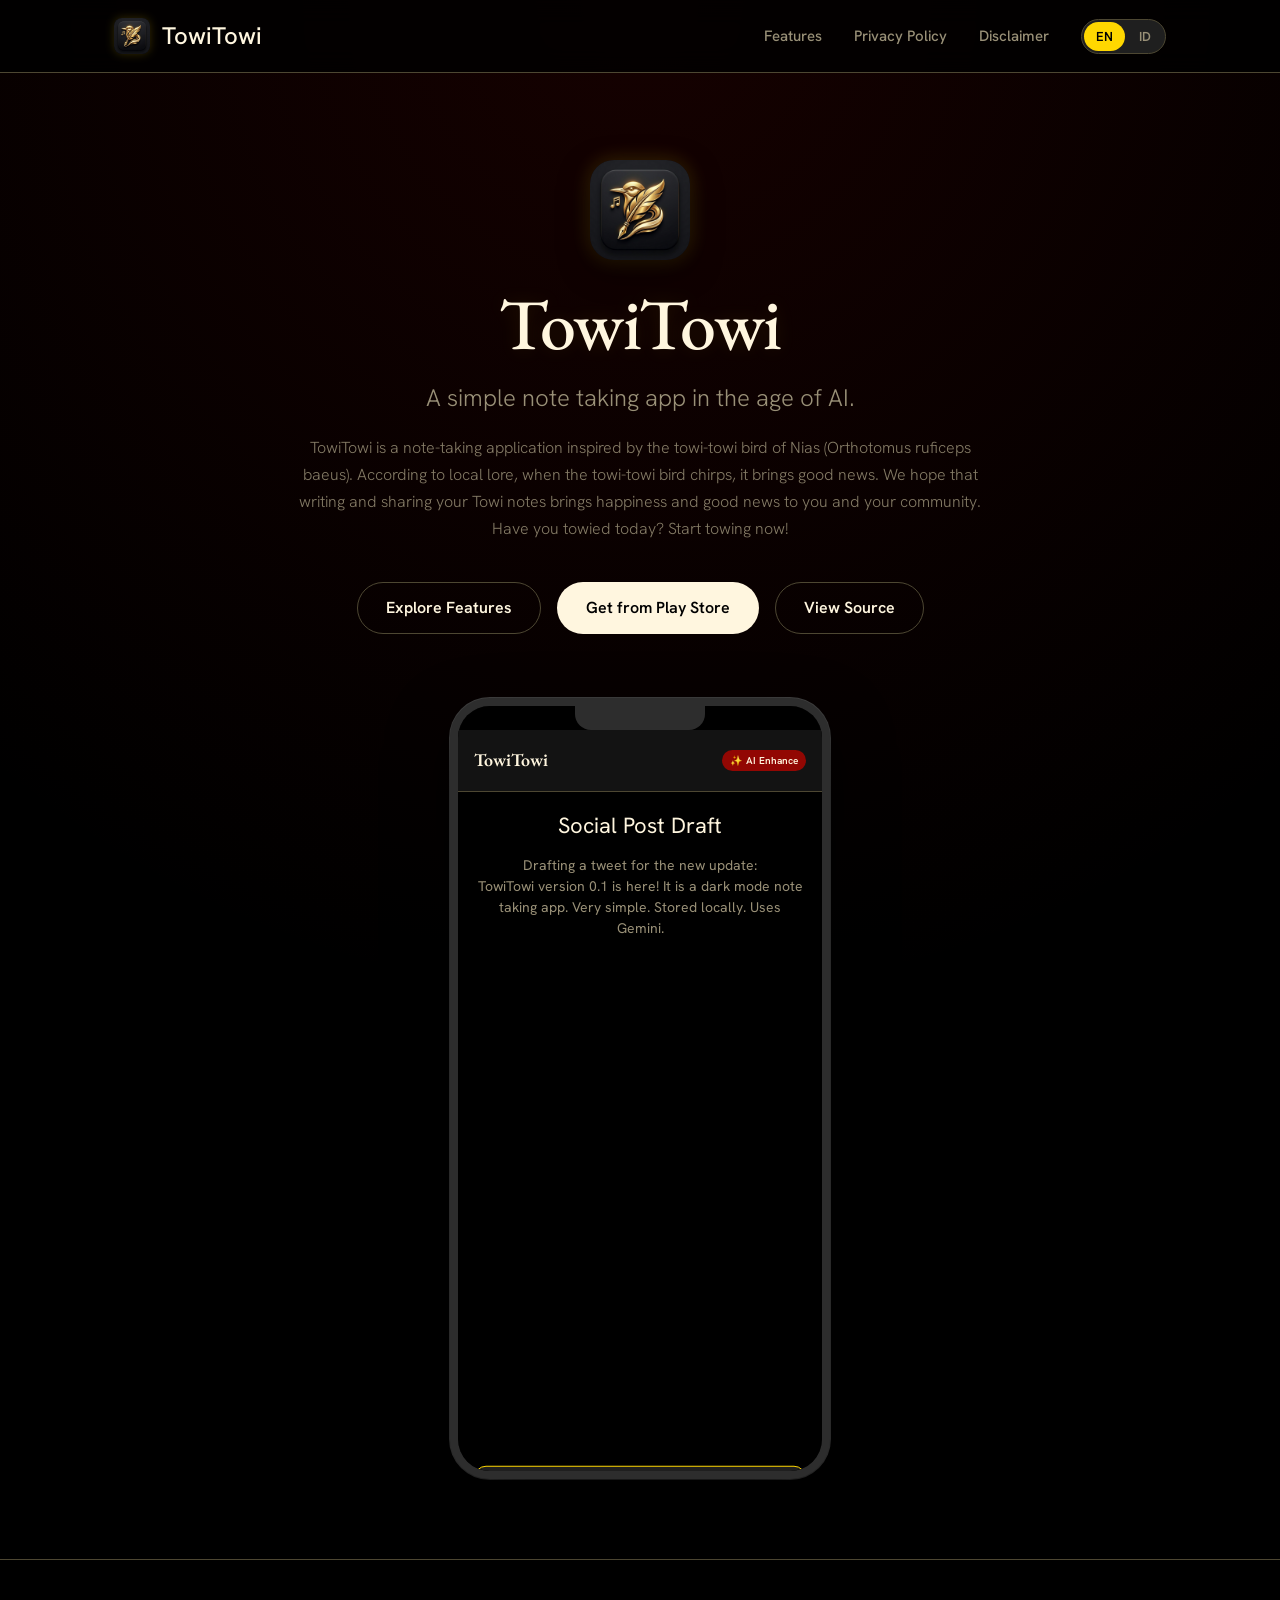
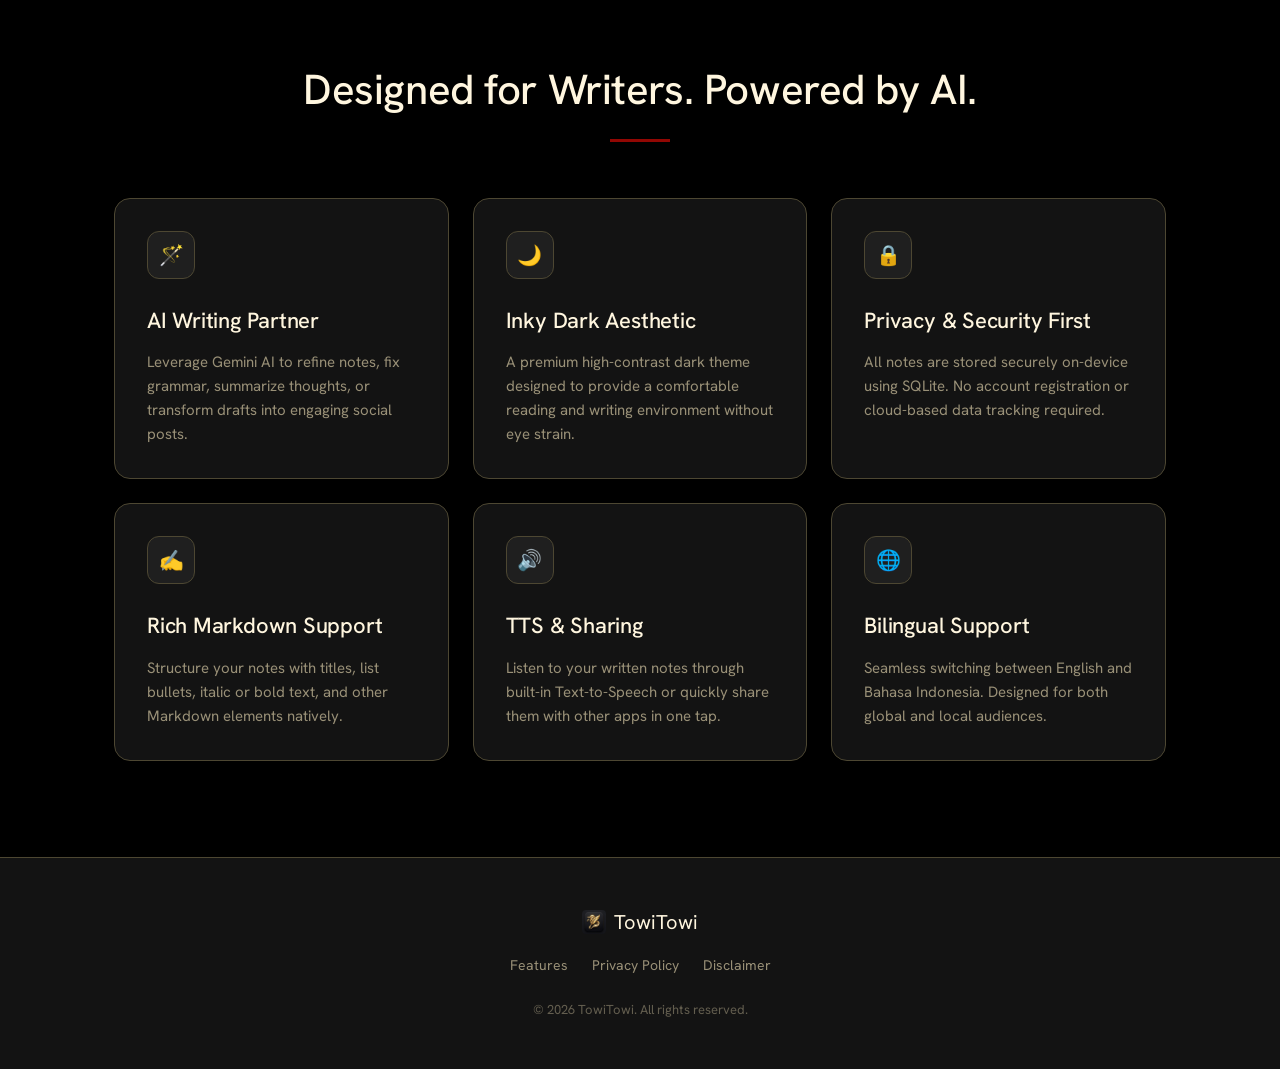
==== commit 166ca864: "Fix links" ====
--- a/docs/index.html
+++ b/docs/index.html
@@ -63,9 +63,13 @@
       </p>
 
       <div class="cta-group">
-        <a href="#features" class="btn btn-primary">
+        <a href="#features" class="btn btn-secondary">
           <span class="lang-en">Explore Features</span>
           <span class="lang-id">Telusuri Fitur</span>
+        </a>
+        <a href="https://play.google.com/store/apps/details?id=io.github.sslaia.towitowi" target="_blank" rel="noopener noreferrer" class="btn btn-primary">
+          <span class="lang-en">Get from Play Store</span>
+          <span class="lang-id">Dapatkan di Play Store</span>
         </a>
         <a href="https://github.com/sslaia/towitowi" target="_blank" rel="noopener noreferrer"
           class="btn btn-secondary">
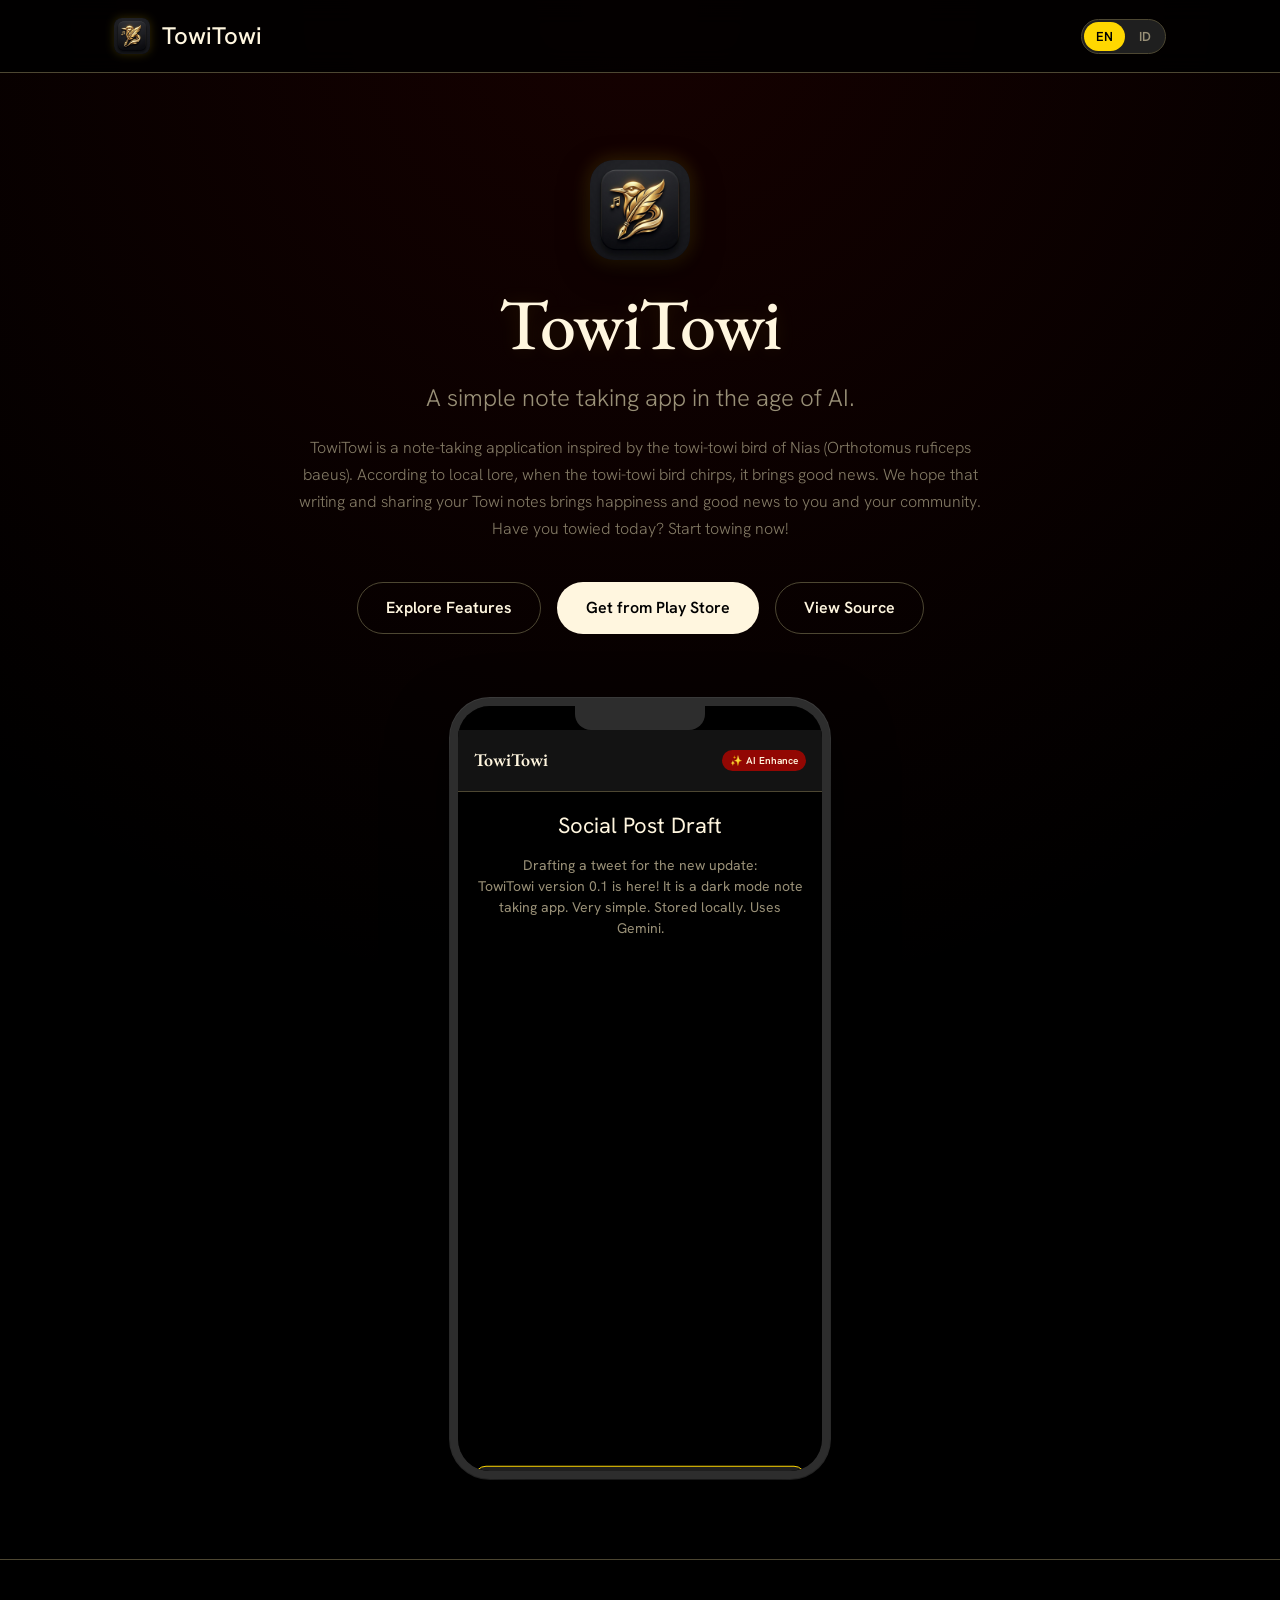
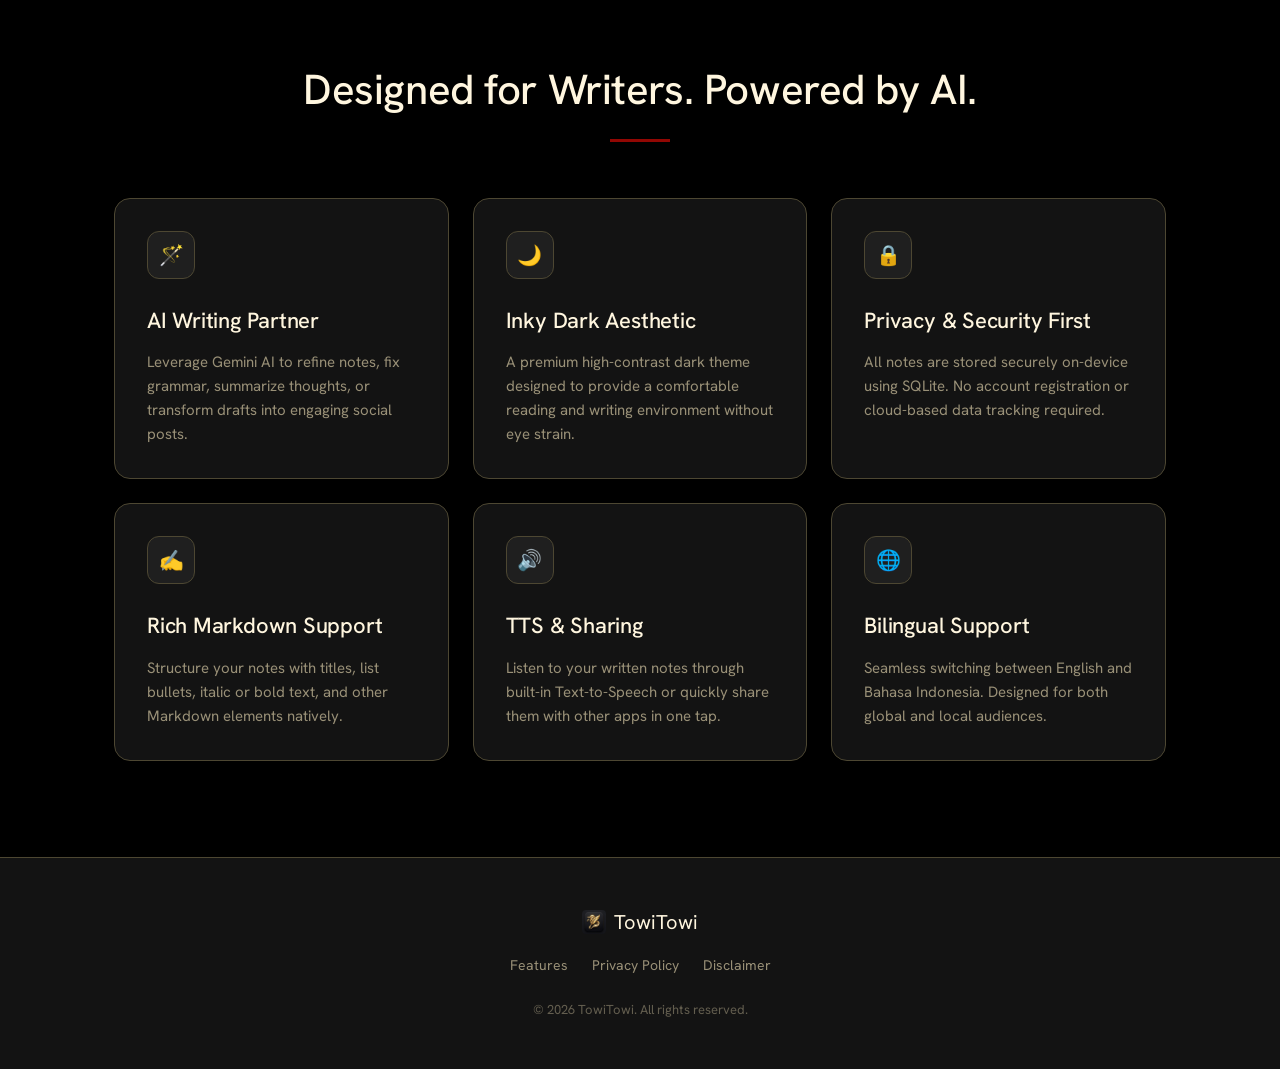
==== commit 8bec5d37: "Fix header" ====
--- a/docs/index.html
+++ b/docs/index.html
@@ -19,19 +19,6 @@
         <span>TowiTowi</span>
       </a>
       <nav class="nav-links">
-        <a href="#features" class="nav-item">
-          <span class="lang-en">Features</span>
-          <span class="lang-id">Fitur</span>
-        </a>
-        <a href="privacy-policy.html" class="nav-item">
-          <span class="lang-en">Privacy Policy</span>
-          <span class="lang-id">Kebijakan Privasi</span>
-        </a>
-        <a href="disclaimer.html" class="nav-item">
-          <span class="lang-en">Disclaimer</span>
-          <span class="lang-id">Penyangkalan</span>
-        </a>
-
         <!-- Language Switcher -->
         <div class="lang-selector-container">
           <button class="lang-btn" data-lang="en">EN</button>
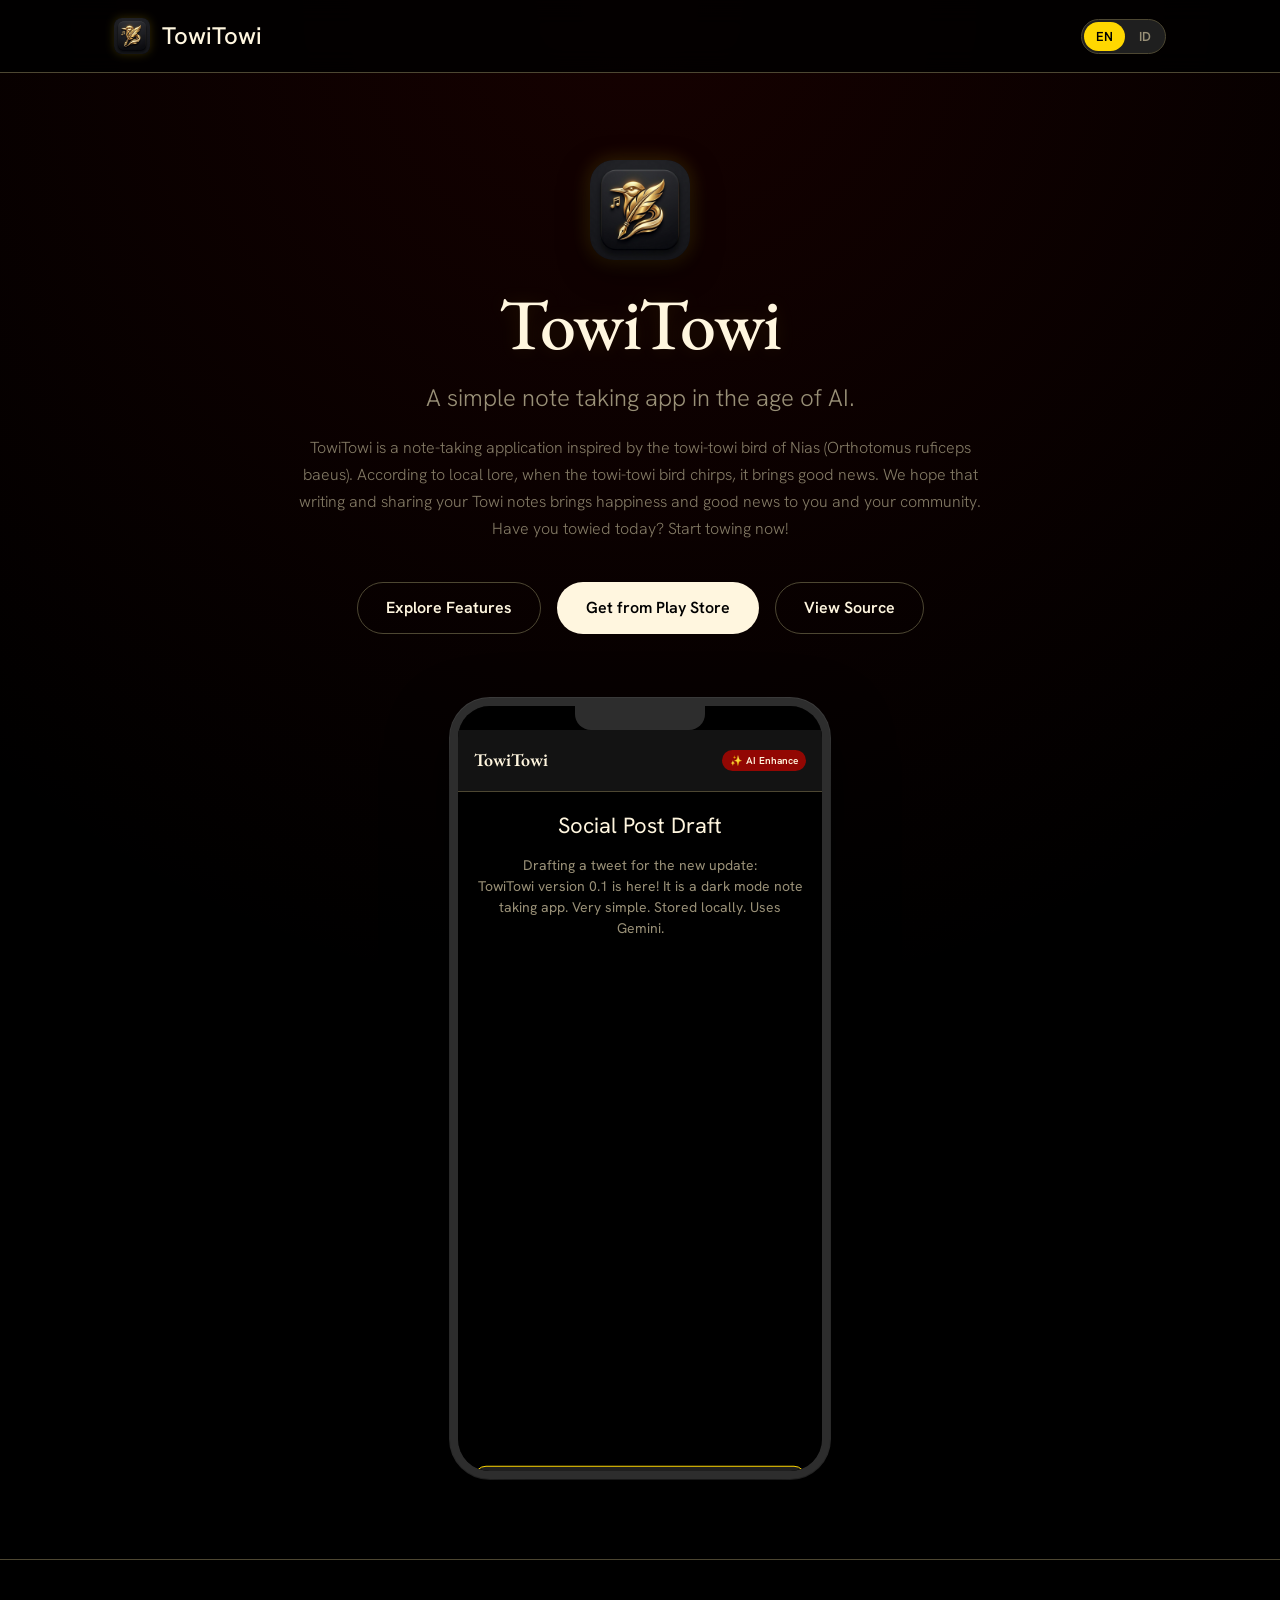
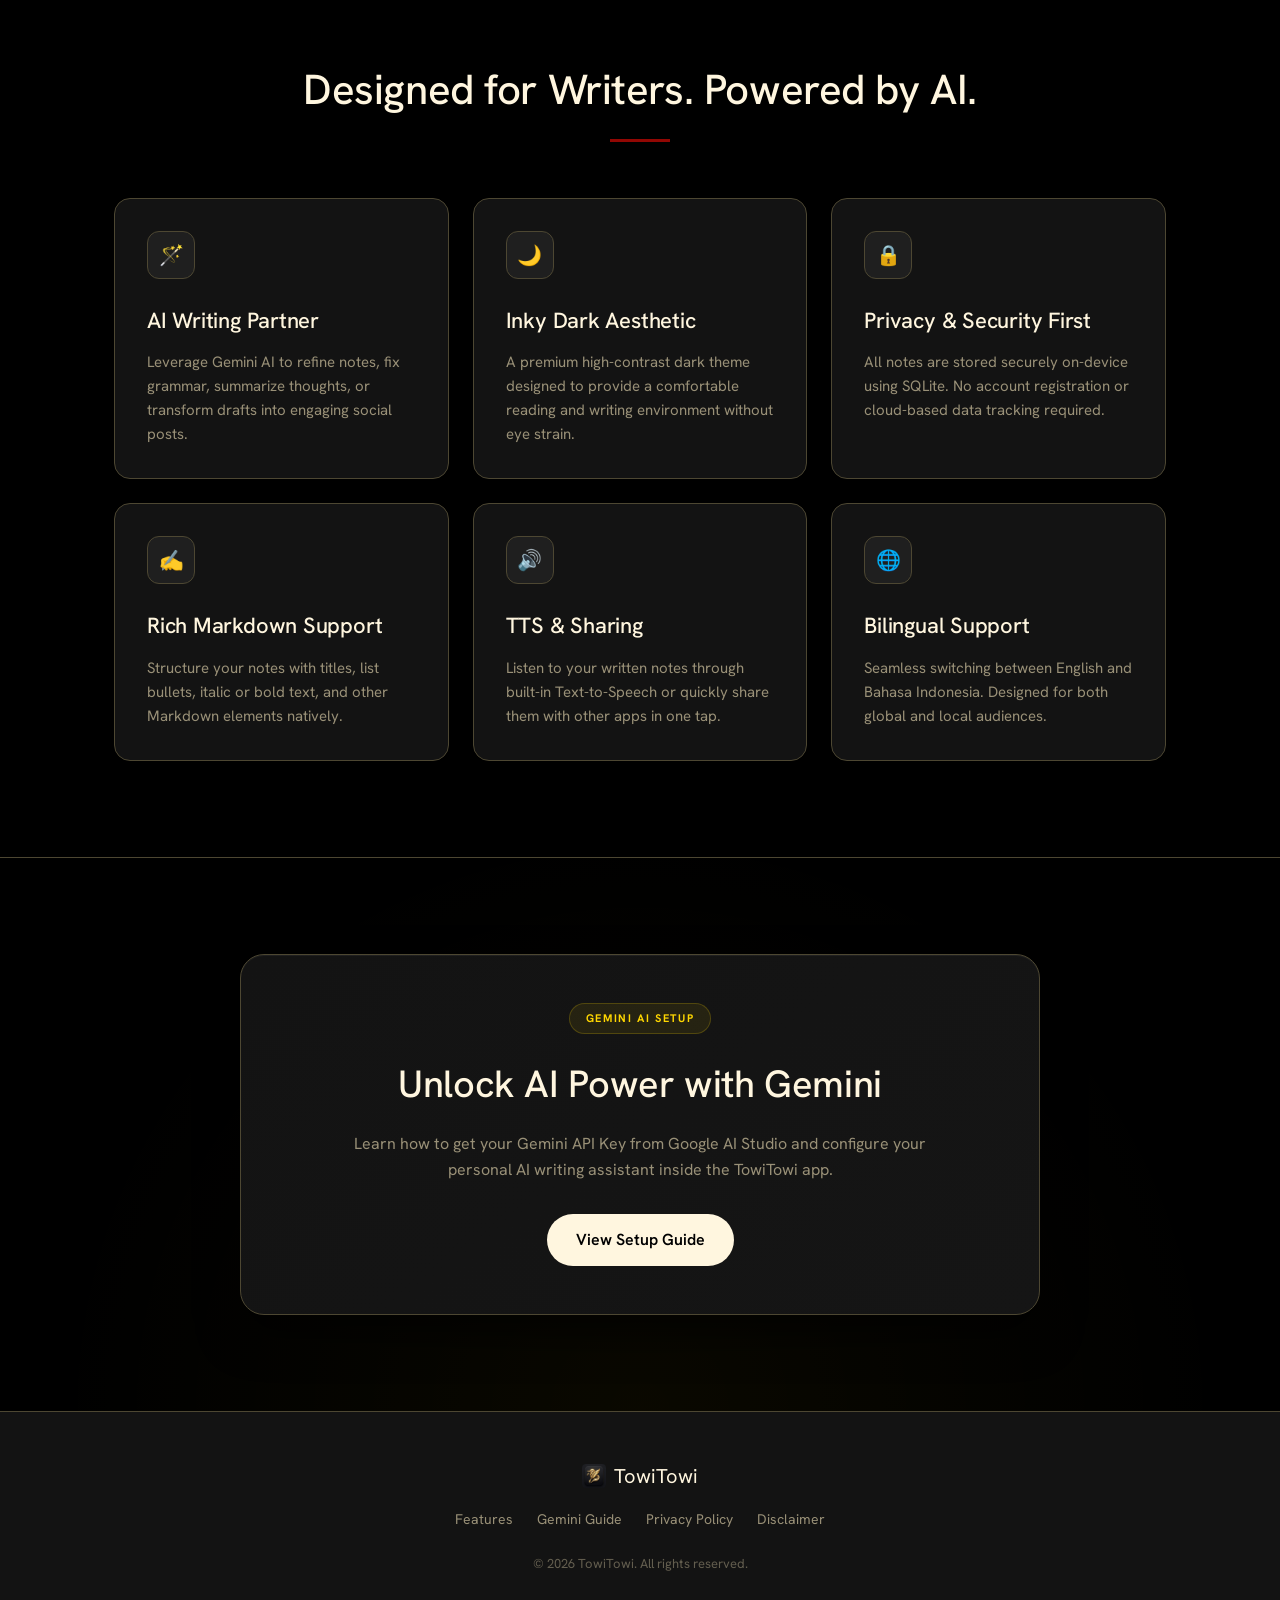
==== commit c962f758: "Add guides" ====
--- a/docs/index.html
+++ b/docs/index.html
@@ -195,6 +195,30 @@
       </div>
     </div>
   </section>
+  
+  <!-- Guide CTA Section -->
+  <section class="guide-cta">
+    <div class="container">
+      <div class="guide-cta-card">
+        <span class="guide-cta-badge">
+          <span class="lang-en">Gemini AI Setup</span>
+          <span class="lang-id">Pengaturan Gemini AI</span>
+        </span>
+        <h2>
+          <span class="lang-en">Unlock AI Power with Gemini</span>
+          <span class="lang-id">Aktifkan Kekuatan AI dengan Gemini</span>
+        </h2>
+        <p class="lang-en">
+          Learn how to get your Gemini API Key from Google AI Studio and configure your personal AI writing assistant inside the TowiTowi app.
+        </p>
+        <p class="lang-id">
+          Pelajari cara mendapatkan Kunci API Gemini dari Google AI Studio dan konfigurasikan asisten menulis AI pribadi Anda di dalam aplikasi TowiTowi.
+        </p>
+        <a href="guide-en.html" class="btn btn-primary lang-en">View Setup Guide</a>
+        <a href="guide-id.html" class="btn btn-primary lang-id">Lihat Panduan Pengaturan</a>
+      </div>
+    </div>
+  </section>
 
   <!-- Footer -->
   <footer>
@@ -208,6 +232,8 @@
           <span class="lang-en">Features</span>
           <span class="lang-id">Fitur</span>
         </a>
+        <a href="guide-en.html" class="lang-en">Gemini Guide</a>
+        <a href="guide-id.html" class="lang-id">Panduan Gemini</a>
         <a href="privacy-policy.html">
           <span class="lang-en">Privacy Policy</span>
           <span class="lang-id">Kebijakan Privasi</span>
--- a/docs/style.css
+++ b/docs/style.css
@@ -628,3 +628,121 @@
     font-size: 36px;
   }
 }
+
+/* Guide CTA Section on Landing Page */
+.guide-cta {
+  background: radial-gradient(circle at bottom center, rgba(255, 215, 0, 0.04) 0%, rgba(0, 0, 0, 0) 70%);
+  border-top: 1px solid var(--outline);
+  padding: 96px 0;
+  text-align: center;
+}
+
+.guide-cta-card {
+  max-width: 800px;
+  margin: 0 auto;
+  padding: 48px 32px;
+  background: linear-gradient(145deg, var(--surface-color) 0%, var(--surface-container-low) 100%);
+  border: 1px solid var(--outline);
+  border-radius: 24px;
+  box-shadow: 0 20px 40px rgba(0,0,0,0.6), inset 0 1px 0 rgba(255, 255, 255, 0.05);
+  position: relative;
+  overflow: hidden;
+  transition: var(--transition);
+}
+
+.guide-cta-card:hover {
+  transform: translateY(-4px);
+  border-color: var(--accent-gold);
+  box-shadow: 0 30px 60px rgba(0,0,0,0.8), 0 0 30px rgba(var(--accent-gold-rgb), 0.05);
+}
+
+.guide-cta-badge {
+  display: inline-block;
+  font-size: 11px;
+  text-transform: uppercase;
+  letter-spacing: 0.15em;
+  color: var(--accent-gold);
+  background: rgba(255, 215, 0, 0.08);
+  padding: 6px 16px;
+  border-radius: 20px;
+  margin-bottom: 20px;
+  font-weight: 700;
+  border: 1px solid rgba(255, 215, 0, 0.2);
+}
+
+.guide-cta-card h2 {
+  font-size: clamp(28px, 4vw, 38px);
+  margin-bottom: 16px;
+  color: var(--text-primary);
+}
+
+.guide-cta-card p {
+  color: var(--text-secondary);
+  font-size: 16px;
+  max-width: 600px;
+  margin: 0 auto 32px auto;
+  line-height: 1.6;
+}
+
+/* Custom step-by-step list styling inside guides */
+.legal-content ol {
+  list-style: none;
+  counter-reset: step-counter;
+  margin-bottom: 32px;
+  padding-left: 0;
+}
+
+.legal-content ol > li {
+  position: relative;
+  counter-increment: step-counter;
+  padding-left: 48px;
+  margin-bottom: 18px;
+  line-height: 1.7;
+}
+
+.legal-content ol > li::before {
+  content: counter(step-counter);
+  position: absolute;
+  left: 0;
+  top: 2px;
+  width: 28px;
+  height: 28px;
+  background-color: var(--surface-container);
+  border: 1px solid var(--outline);
+  color: var(--accent-gold);
+  border-radius: 50%;
+  display: flex;
+  align-items: center;
+  justify-content: center;
+  font-weight: 700;
+  font-size: 13px;
+  transition: var(--transition);
+}
+
+.legal-content ol > li:hover::before {
+  background-color: var(--accent-gold);
+  color: var(--bg-color);
+  border-color: var(--accent-gold);
+  transform: scale(1.05);
+}
+
+/* Styles for inline code segments and links inside the guides */
+.legal-content code {
+  font-family: Consolas, Monaco, 'Andale Mono', 'Ubuntu Mono', monospace;
+  background-color: var(--surface-container-high);
+  color: var(--accent-gold);
+  border: 1px solid var(--outline);
+  padding: 2px 6px;
+  border-radius: 4px;
+  font-size: 0.9em;
+}
+
+.legal-content a.ext-link {
+  color: var(--accent-gold);
+  text-decoration: underline;
+}
+
+.legal-content a.ext-link:hover {
+  color: var(--text-primary);
+}
+
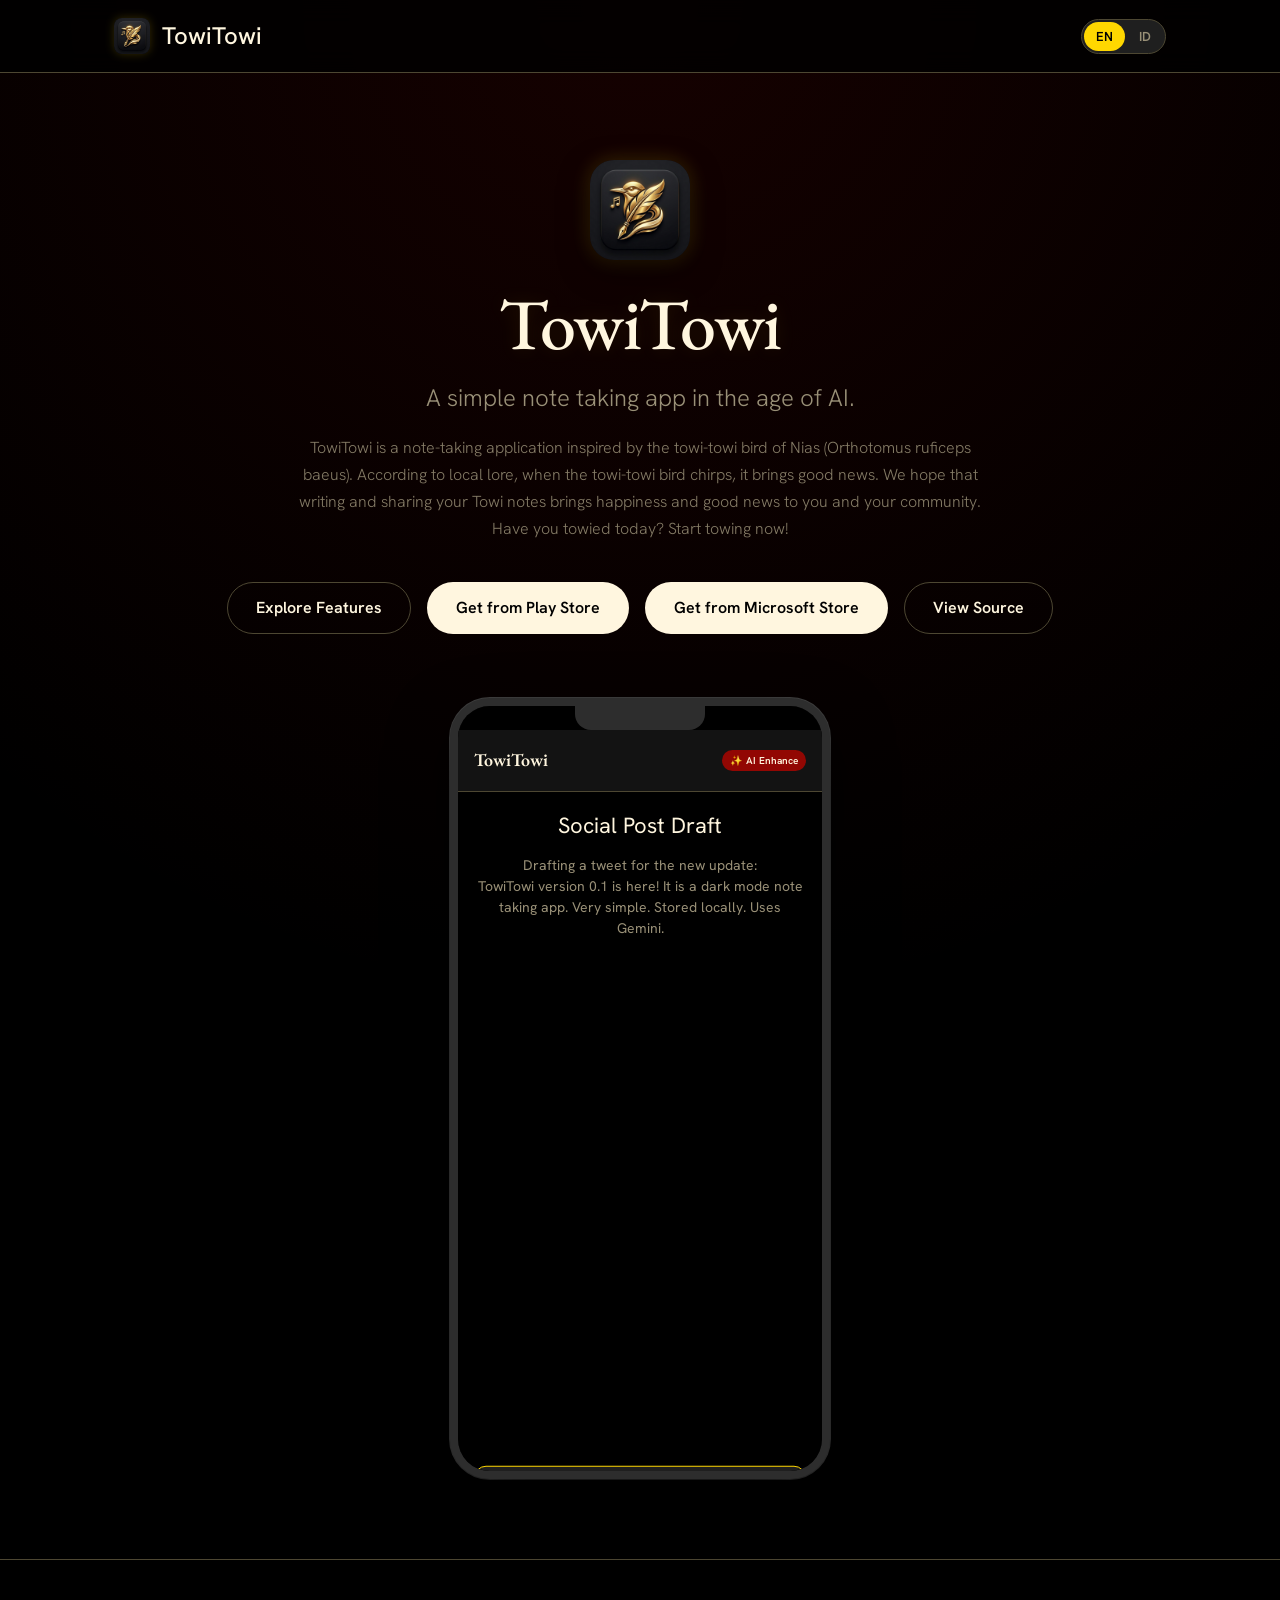
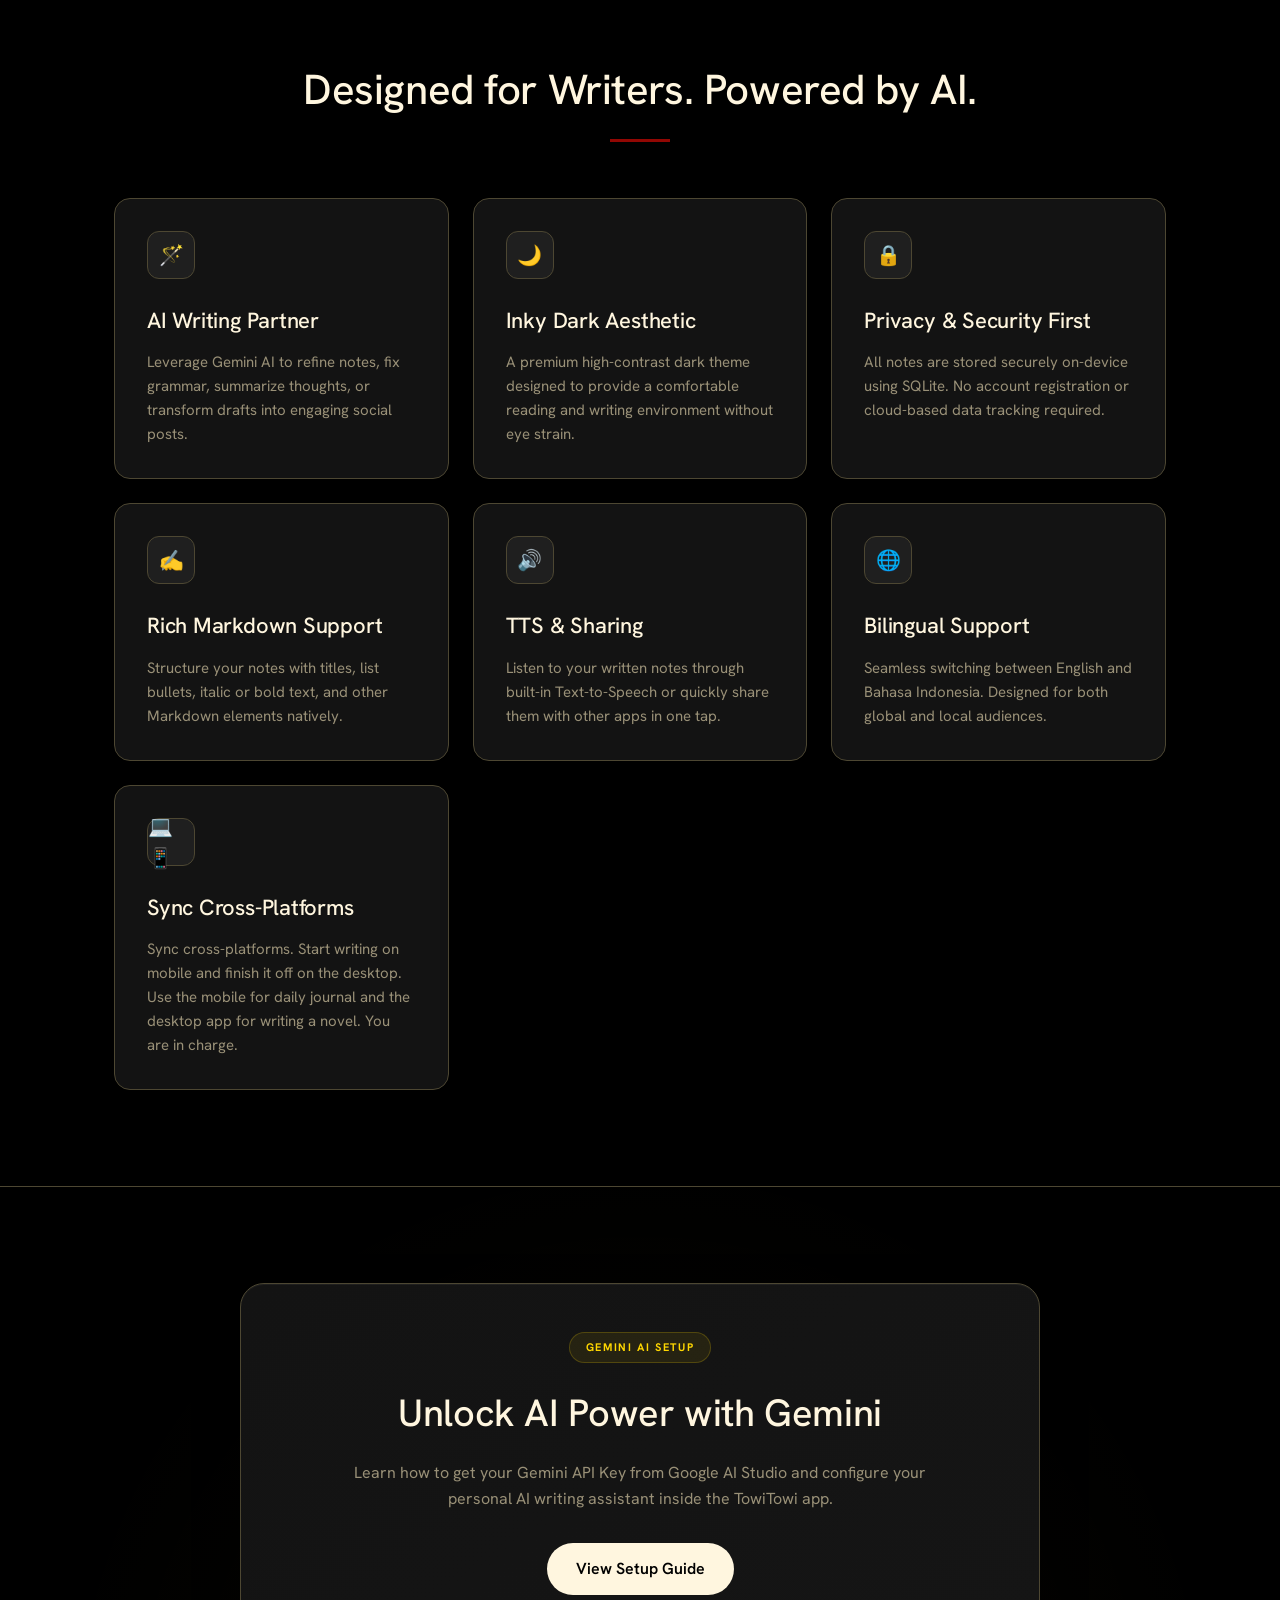
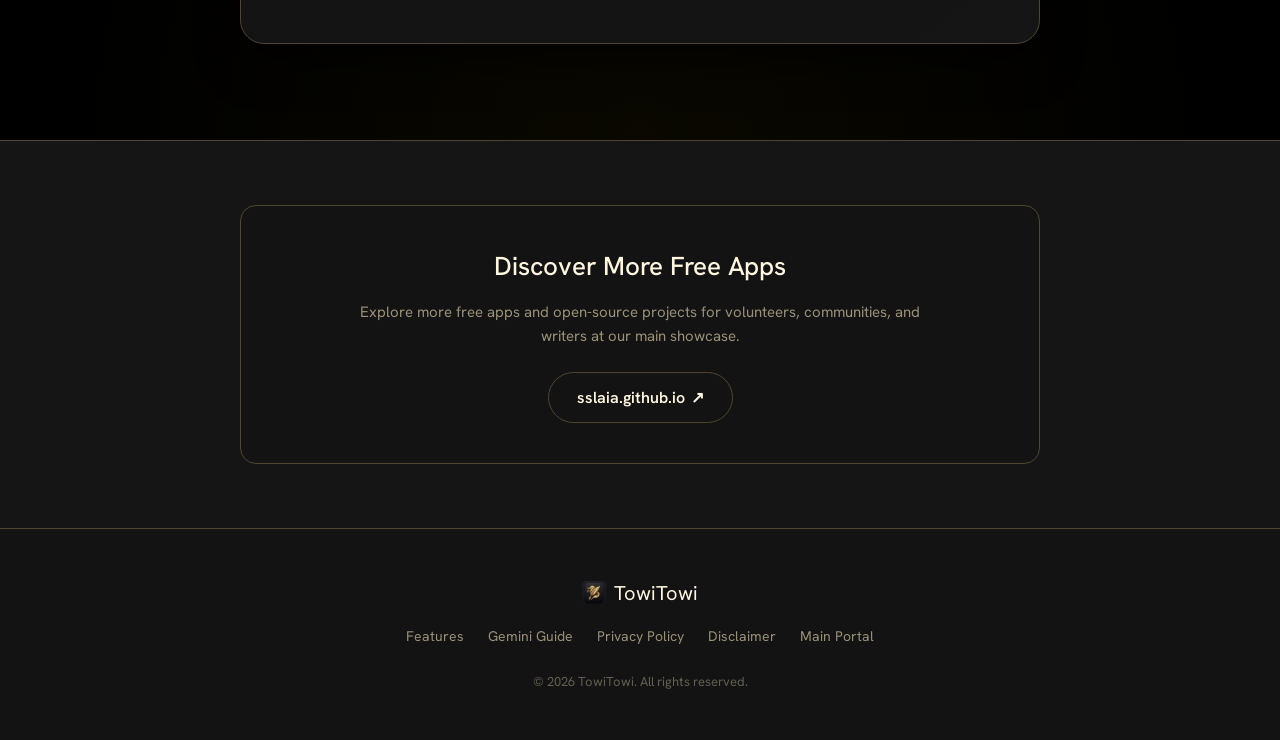
==== commit f3aae863: "Update GitHub Pages" ====
--- a/docs/index.html
+++ b/docs/index.html
@@ -58,6 +58,10 @@
           <span class="lang-en">Get from Play Store</span>
           <span class="lang-id">Dapatkan di Play Store</span>
         </a>
+        <a href="https://apps.microsoft.com/detail/9n8dpc8pnvhm" target="_blank" rel="noopener noreferrer" class="btn btn-primary">
+          <span class="lang-en">Get from Microsoft Store</span>
+          <span class="lang-id">Dapatkan di Microsoft Store</span>
+        </a>
         <a href="https://github.com/sslaia/towitowi" target="_blank" rel="noopener noreferrer"
           class="btn btn-secondary">
           <span class="lang-en">View Source</span>
@@ -191,6 +195,17 @@
             audiences.</p>
           <p class="lang-id">Peralihan mulus antara Bahasa Inggris dan Bahasa Indonesia. Dirancang untuk pengguna lokal
             maupun global.</p>
+        </div>
+
+        <!-- Feature 7 -->
+        <div class="feature-card">
+          <div class="feature-icon-wrapper">💻📱</div>
+          <h3>
+            <span class="lang-en">Sync Cross-Platforms</span>
+            <span class="lang-id">Sinkronisasi Lintas Platform</span>
+          </h3>
+          <p class="lang-en">Sync cross-platforms. Start writing on mobile and finish it off on the desktop. Use the mobile for daily journal and the desktop app for writing a novel. You are in charge.</p>
+          <p class="lang-id">Sinkronisasi lintas platform. Mulai menulis di ponsel dan selesaikan di desktop. Gunakan ponsel untuk jurnal harian dan aplikasi desktop untuk menulis novel. Anda yang memegang kendali.</p>
         </div>
       </div>
     </div>
@@ -220,6 +235,28 @@
     </div>
   </section>
 
+  <!-- More Apps Section -->
+  <section class="more-apps-cta">
+    <div class="container">
+      <div class="more-apps-card">
+        <h3>
+          <span class="lang-en">Discover More Free Apps</span>
+          <span class="lang-id">Temukan Lebih Banyak Aplikasi Gratis</span>
+        </h3>
+        <p class="lang-en">
+          Explore more free apps and open-source projects for volunteers, communities, and writers at our main showcase.
+        </p>
+        <p class="lang-id">
+          Jelajahi lebih banyak aplikasi gratis dan proyek sumber terbuka untuk sukarelawan, komunitas, dan penulis di portal utama kami.
+        </p>
+        <a href="https://sslaia.github.io" target="_blank" rel="noopener noreferrer" class="btn btn-secondary">
+          <span>sslaia.github.io</span>
+          <span style="margin-left: 6px;">↗</span>
+        </a>
+      </div>
+    </div>
+  </section>
+
   <!-- Footer -->
   <footer>
     <div class="container">
@@ -241,6 +278,10 @@
         <a href="disclaimer.html">
           <span class="lang-en">Disclaimer</span>
           <span class="lang-id">Penyangkalan</span>
+        </a>
+        <a href="https://sslaia.github.io" target="_blank" rel="noopener noreferrer">
+          <span class="lang-en">Main Portal</span>
+          <span class="lang-id">Portal Utama</span>
         </a>
       </div>
       <p style="font-size: 13px; opacity: 0.6;">
--- a/docs/style.css
+++ b/docs/style.css
@@ -627,6 +627,57 @@
   .legal-header h1 {
     font-size: 36px;
   }
+  .cta-group {
+    flex-direction: column;
+    align-items: stretch;
+    width: 100%;
+    max-width: 360px;
+    margin-left: auto;
+    margin-right: auto;
+    gap: 12px;
+  }
+  .cta-group .btn {
+    width: 100%;
+    text-align: center;
+  }
+}
+
+/* More Apps Section */
+.more-apps-cta {
+  border-top: 1px solid var(--outline);
+  padding: 64px 0;
+  text-align: center;
+  background-color: var(--surface-container-low);
+}
+
+.more-apps-card {
+  max-width: 800px;
+  margin: 0 auto;
+  padding: 40px 32px;
+  background: var(--surface-color);
+  border: 1px solid var(--outline);
+  border-radius: var(--border-radius);
+  transition: var(--transition);
+}
+
+.more-apps-card:hover {
+  border-color: var(--accent-gold);
+  transform: translateY(-4px);
+  box-shadow: 0 15px 35px rgba(0,0,0,0.6);
+}
+
+.more-apps-card h3 {
+  font-size: 26px;
+  margin-bottom: 12px;
+  color: var(--text-primary);
+}
+
+.more-apps-card p {
+  color: var(--text-secondary);
+  font-size: 15px;
+  max-width: 600px;
+  margin: 0 auto 24px auto;
+  line-height: 1.6;
 }
 
 /* Guide CTA Section on Landing Page */
